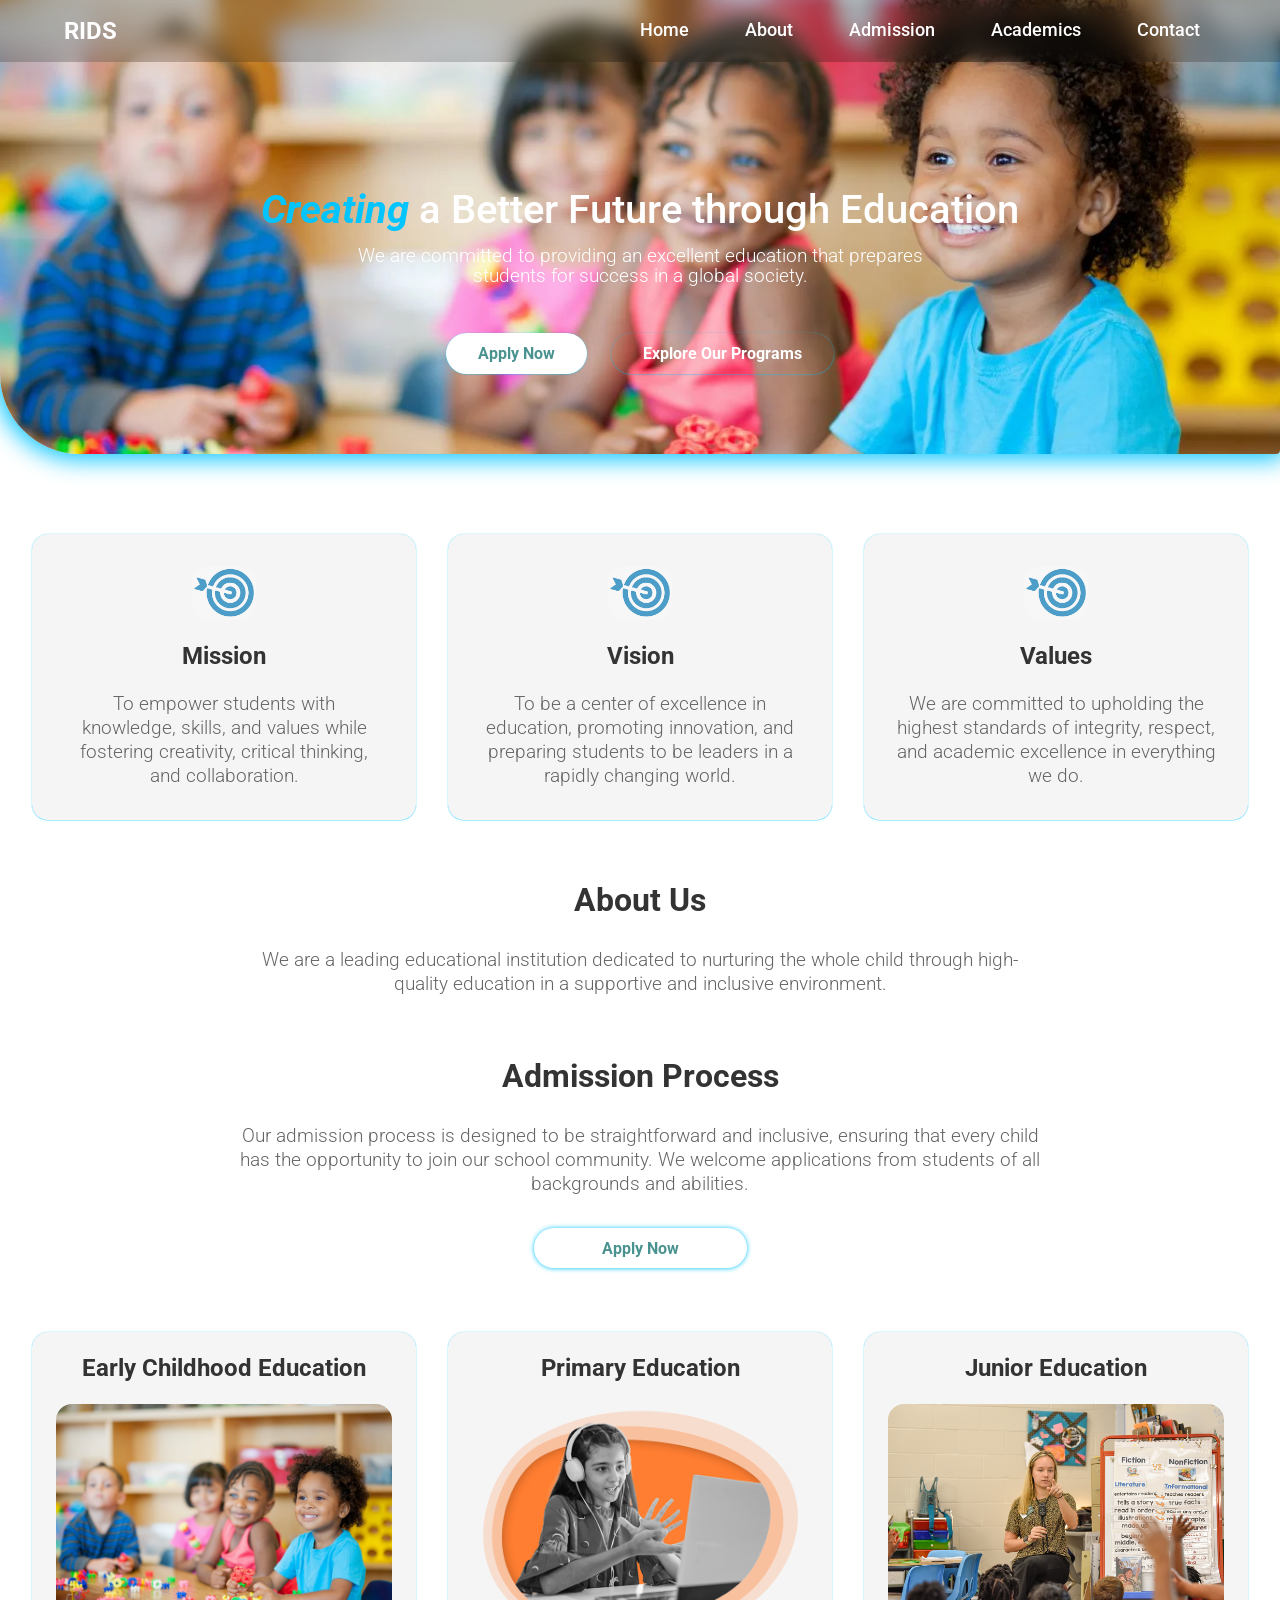
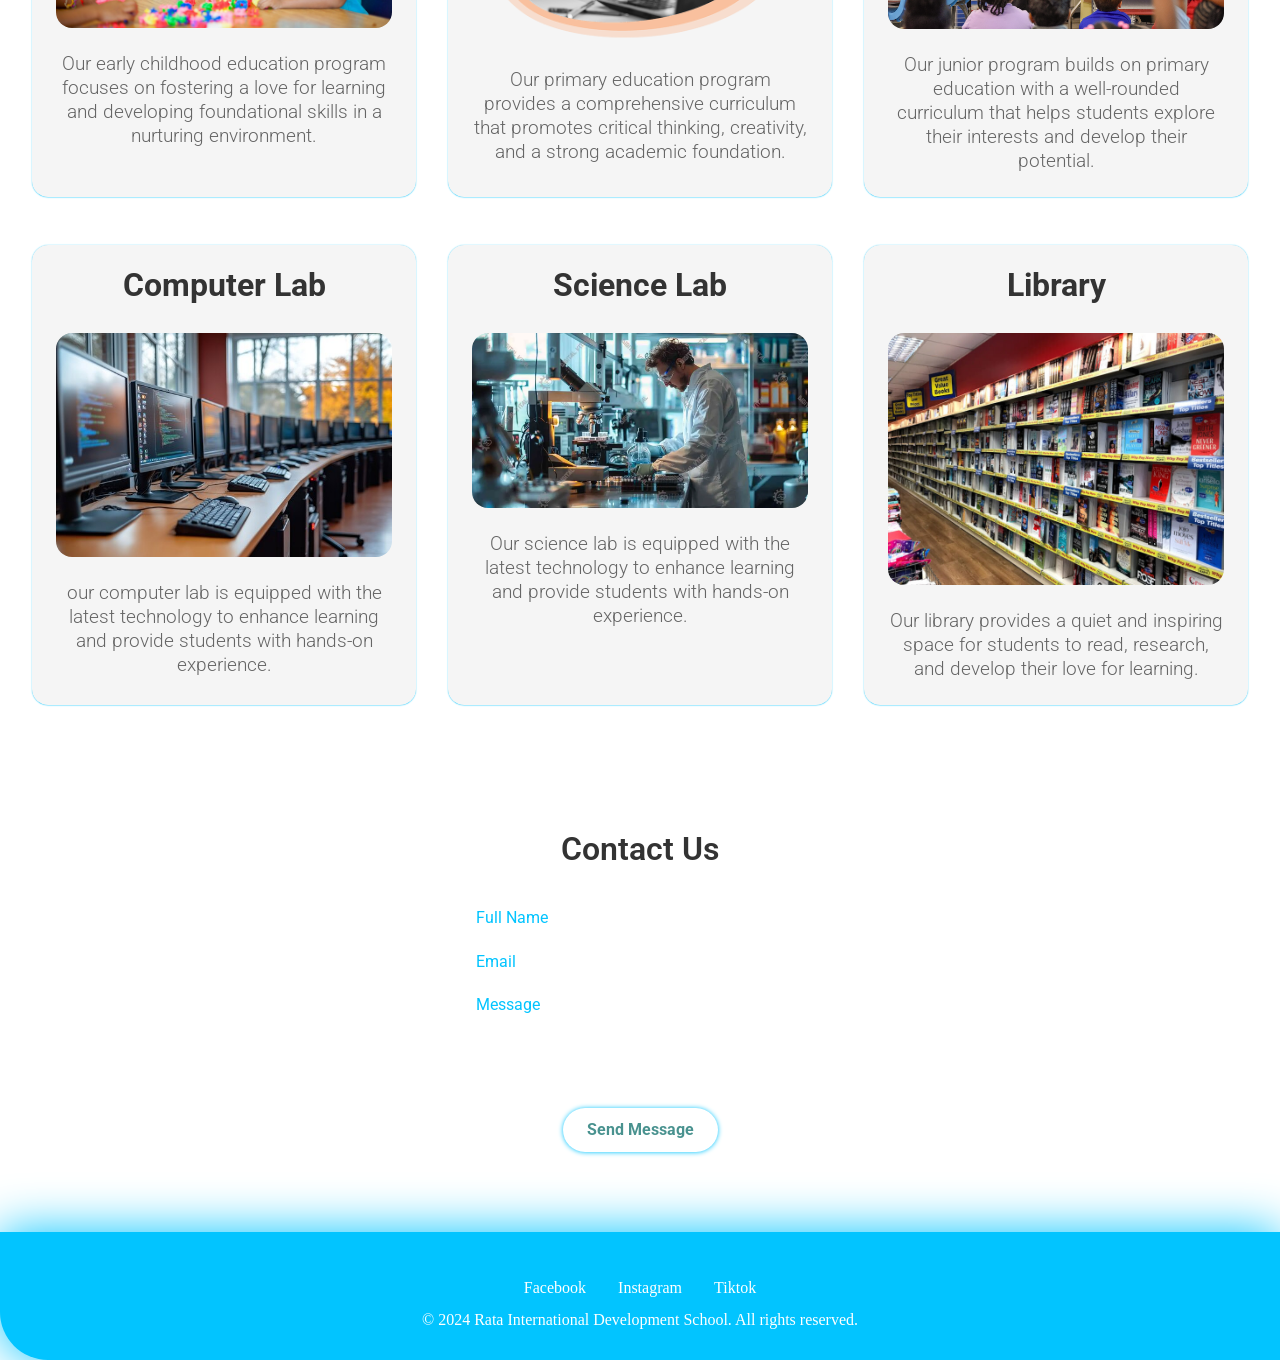
==== index.html @ c7b0d935 "Feature: added ece link to the page" ====
<!DOCTYPE html>
<html lang="en">

<head>
    <meta charset="UTF-8">
    <meta name="viewport" content="width=device-width, initial-scale=1.0">
    <title>Rata International Development School- Home</title>
    <link rel="preconnect" href="https://fonts.googleapis.com">
    <link rel="preconnect" href="https://fonts.gstatic.com" crossorigin>
    <link href="https://fonts.googleapis.com/css2?family=Roboto:ital,wght@0,100..900;1,100..900&display=swap"
        rel="stylesheet">
    <link rel="preconnect" href="https://fonts.googleapis.com">
    <link rel="preconnect" href="https://fonts.gstatic.com" crossorigin>
    <link
        href="https://fonts.googleapis.com/css2?family=Open+Sans:ital,wght@0,300..800;1,300..800&family=Roboto:ital,wght@0,100..900;1,100..900&display=swap"
        rel="stylesheet">
    <link rel="stylesheet" href="./app.css">
</head>

<body>
    <div class="container">

        <nav class="navbar">
            <div class="navbar-container">
                <a href="./index.html" class="navbar-logo">RIDS</a>
                <button class="navbar-toggle">
                    <span class="bar"></span>
                    <span class="bar"></span>
                    <span class="bar"></span>
                </button>
                <ul class="navbar-menu">
                    <li><a href="./index.html">Home</a></li>
                    <li><a href="#about_us">About</a></li>
                    <li><a href="#admission">Admission</a></li>
                    <li><a href="#programs">Academics</a></li>
                    <li><a href="#home_contact_us">Contact</a></li>
                </ul>
            </div>
        </nav>
        <main>
            <section class=" home_hero_content">
                <h1><span>Creating</span> a Better Future through Education</h1>
                <p>We are committed to providing an excellent education that prepares students for success in a global
                    society.</p>
                <div class="home_links">
                    <a href="#home_contact_us" class="apply_now">Apply Now</a>
                    <a href="#programs" class="explore_programs">Explore Our Programs</a>
                </div>
            </section>
    </div>


    <section class="cards">
        <div class="card">
            <img src="./images/cards_icon.png" alt="Card Image">
            <h3 class="feature_header">Mission</h3>
            <p>To empower students with knowledge, skills, and values while fostering creativity, critical
                thinking, and
                collaboration.</p>
        </div>
        <div class="card">
            <img src="./images/cards_icon.png" alt="Card Image">
            <h3 class="feature_header">Vision</h3>
            <p>To be a center of excellence in education, promoting innovation, and preparing students to be
                leaders in
                a rapidly changing world.</p>
        </div>
        <div class="card">
            <img src="./images/cards_icon.png" alt="Card Image">
            <h3 class="feature_header">Values</h3>
            <p>We are committed to upholding the highest standards of integrity, respect, and academic
                excellence in
                everything we do.</p>
        </div>
    </section>

    <section>
        <div id="about_us">
            <h2>About Us</h2>
            <p>We are a leading educational institution dedicated to nurturing the whole child through
                high-quality
                education in a supportive and inclusive environment.</p>
        </div>
    </section>

    <section>
        <div id="admission">
            <h3>Admission Process</h3>
            <p>Our admission process is designed to be straightforward and inclusive, ensuring that every child
                has the
                opportunity to join our school community. We welcome applications from students of all
                backgrounds and
                abilities.</p>
            <div class="apply_now_mid">
                <button class="btn_apply_now">
                    <a href="#home_contact_us">Apply Now</a>
                </button>
            </div>
        </div>
    </section>

    <!-- Programs Section -->

    <section>
        <div id="programs">
            <div class="program">
                <a href="./early_childhood.html">
                    <h4>Early Childhood Education</h4>
                    <img src="./images/early_childhood.jpg" alt="Early Childhood Education" loading="lazy">
                    <p>Our early childhood education program focuses on fostering a love for learning and developing
                        foundational skills in a nurturing environment.</p>
                </a>
            </div>
            <div class="program">
                <a href="#">
                    <h4>Primary Education</h4>
                    <img src="./images/child_learning.png" alt="Child Learning" loading="lazy">
                    <p>Our primary education program provides a comprehensive curriculum that promotes critical
                        thinking,
                        creativity, and a strong academic foundation.</p>
                </a>
            </div>
            <div class="program">
                <a href="#">
                    <h4>Junior Education</h4>
                    <img src="./images/mid_level.jpg" alt="Junior Students Learning" loading="lazy">
                    <p>Our junior program builds on primary education with a well-rounded curriculum that helps
                        students
                        explore their interests and develop their potential.</p>
                </a>
            </div>
        </div>
        </div>
    </section>

    <!-- Facilities Section -->

    <section>
        <div id="facilities">
            <div class="facility">
                <h4>Computer Lab</h4>
                <img src="./images/computer_lab.jpg" alt="Computer Lab" loading="lazy">
                <p>our computer lab is equipped with the latest technology to enhance learning and provide students with
                    hands-on experience.</p>
            </div>
            <div class="facility">
                <h4>Science Lab</h4>
                <img src="./images/science-lab.webp" alt="Science Lab" loading="lazy">
                <p>Our science lab is equipped with the latest technology to enhance learning and provide students with
                    hands-on experience.</p>
            </div>
            <div class="facility">
                <h4>Library</h4>
                <img src="./images/bookstation.jpeg" alt="Library" loading="lazy">
                <p>Our library provides a quiet and inspiring space for students to read, research, and develop their
                    love for learning.</p>
            </div>
        </div>
        </div>
    </section>

    <!-- Contact Us Section -->

    <section>
        <div id="home_contact_us">
            <form>
                <h2>Contact Us</h2>
                <div class="form-example">
                    <label for="full_name">
                        <input type="text" id="full_name" name="full_name" size="40" placeholder="Full Name" required>
                    </label>
                </div>
                <div class="form-example">
                    <label for="email">
                        <input type="email" id="email" name="email" size="40" placeholder="Email" required>
                    </label>
                </div>
                <div class="form-example">
                    <label for="message">
                        <input id="message" name="message" placeholder="Message" maxlength="500" size="40" required>
                    </label>
                </div>
                <div id="btn_mess_button">
                    <button type="submit">Send Message</button>
                </div>
            </form>
        </div>
    </section>

    <!-- Footer Section -->

    <footer>
        <div class="social_media">
            <ul>
                <li><a href="https://www.facebook.com/" target="_blank">Facebook</a></li>
                <li><a href="https://www.instagram.com/" target="_blank">Instagram</a></li>
                <li><a href="https://www.tiktok.com/" target="_blank">Tiktok</a></li>
            </ul>
        </div>
        <p>&copy; 2024 Rata International Development School. All rights reserved.</p>
    </footer>
    </main>
    <script src="index.js"></script>
</body>

</html>
---- app.css ----
html,
body,
div,
span,
applet,
object,
iframe,
h1,
h2,
h3,
h4,
h5,
h6,
p,
blockquote,
pre,
a,
abbr,
acronym,
address,
big,
cite,
code,
del,
dfn,
em,
img,
ins,
kbd,
q,
s,
samp,
small,
strike,
strong,
sub,
sup,
tt,
var,
b,
u,
i,
center,
dl,
dt,
dd,
ol,
ul,
li,
fieldset,
form,
label,
legend,
table,
caption,
tbody,
tfoot,
thead,
tr,
th,
td,
article,
aside,
canvas,
details,
embed,
figure,
figcaption,
footer,
header,
hgroup,
menu,
nav,
output,
ruby,
section,
summary,
time,
mark,
audio,
video {
  margin: 0;
  padding: 0;
  border: 0;
  font-size: 100%;
  font: inherit;
  vertical-align: baseline;
}
/* HTML5 display-role reset for older browsers */
article,
aside,
details,
figcaption,
figure,
footer,
header,
hgroup,
menu,
nav,
section {
  display: block;
}
body {
  line-height: 1;
}
ol,
ul {
  list-style: none;
}
blockquote,
q {
  quotes: none;
}
blockquote:before,
blockquote:after,
q:before,
q:after {
  content: "";
  content: none;
}
table {
  border-collapse: collapse;
  border-spacing: 0;
}

/* Project styling area */

html {
  box-sizing: border-box;
  max-width: 1600px;
  font-size: 16px;
}

body,
html {
  scroll-behavior: auto;
}

body {
  min-height: 100vh;
  width: 100%;
}

.container {
  background-image: url(./images/early_childhood.webp);
  background-position: center;
  background-size: cover;
  background-repeat: no-repeat;
  max-width: 100%;
  margin: 0 auto;
  border-bottom-left-radius: 5em;
  border-bottom-right-radius: 0.25em;
  padding-bottom: 5em;
  box-shadow: #02c4ff 0px 0px 25px 5px;
}

/* =========================
   NAVBAR — MOBILE FIRST
========================= */

.navbar {
  width: 100%;
  position: sticky;
  top: 0;
  z-index: 999;
  padding: 1rem 0;
  backdrop-filter: blur(10px);
  background: rgba(0, 0, 0, 0.2);
}

.navbar-container {
  width: min(90%, 1600px);
  margin: 0 auto;

  display: flex;
  justify-content: space-between;
  align-items: center;
}

/* Logo */

.navbar-logo {
  font-family: "Roboto", sans-serif;
  font-size: 1.5rem;
  font-weight: 700;
  color: #fff;
  text-decoration: none;
}

/* Hamburger Button */

.navbar-toggle {
  display: flex;
  flex-direction: column;
  justify-content: center;
  gap: 5px;

  background: transparent;
  border: none;
  outline: none;
  cursor: pointer;
}

/* Hamburger Bars */

.bar {
  width: 25px;
  height: 3px;
  background-color: #fff;
  border-radius: 10px;
  transition: all 0.3s ease-in-out;
}

/* Hamburger Animation */

.navbar-toggle.active .bar:nth-child(1) {
  transform: translateY(8px) rotate(45deg);
}

.navbar-toggle.active .bar:nth-child(2) {
  opacity: 0;
}

.navbar-toggle.active .bar:nth-child(3) {
  transform: translateY(-8px) rotate(-45deg);
}

/* Mobile Menu */

.navbar-menu {
  position: absolute;
  top: 100%;
  left: 0;
  width: 100%;
  display: none;
  flex-direction: column;
  align-items: center;
  gap: 1.5rem;
  padding: 2rem 0;
  background: rgba(77, 124, 155, 0.95);
  backdrop-filter: blur(10px);
  border-bottom-left-radius: 5rem;
  transition: all 0.3s ease-in-out;
}

/* Show Menu */

.navbar-menu.active {
  display: flex;
}

/* Nav Links */

.navbar-menu li a {
  font-family: "Roboto", sans-serif;
  text-decoration: none;
  color: #fff;
  font-size: 1.1rem;
  font-weight: 500;
  transition: all 0.7s ease-in-out;
}

/* .navbar-menu li a:hover {
  color: #02c4ff;
} */

/* Hero Section Begins Here */

.home_hero_content {
  display: flex;
  flex-direction: column;
  align-items: center;
  justify-content: center;
  gap: 1em;
  padding-top: 8rem;
  text-align: center;
}

.home_hero_content h1 {
  font-family: "Roboto", sans-serif;
  font-size: 2.5em;
  color: #fff;
  font-weight: 500;
}
.home_hero_content p {
  font-family: "Roboto", sans-serif;
  font-weight: 300;
  font-size: 1.2em;
  color: #fff;
  max-width: 600px;
}

span {
  font-family: "Roboto", sans-serif;
  font-weight: bold;
  font-style: italic;
  color: #02c4ff;
}

.home_links {
  display: flex;
  flex-direction: column;
  gap: 1.5em;
  margin-top: 2em;
}
.home_links a {
  font-family: "Roboto", sans-serif;
  padding: 0.8em 1.5em;
  color: #49928f;
  text-decoration: none;
  border-radius: 2em;
  border: none;
  outline: none;
  font-weight: bold;
  box-shadow: #02c4ff 0px 0.25px 1.25px;
  transition: background-color 0.3s ease-in-out;
}

/* Remove ugly mobile tap highlight */
a,
button {
  -webkit-tap-highlight-color: transparent;
}

/* While finger is pressing */
a:active,
button:active {
  transform: scale(0.97);
  opacity: 0.9;
}

/* Remove sticky focus */
a:focus,
button:focus {
  outline: none;
}

/* Accessibility for keyboard users */
a:focus-visible,
button:focus-visible {
  outline: 2px solid #02c4ff;
  outline-offset: 3px;
}

.apply_now {
  background-color: #fff;
}

/* .home_links a:hover {
  background-color: #e0e0e0;
  box-shadow: #02c4ff 0px 5px 25px 0.5px;
  transition: background-color 0.3s ease-in-out;
} */

.home_links .explore_programs {
  color: #fff;
  border: none;
  outline: none;
  transition: background-color #02c4ff 0.3s ease-in-out;
}

/* .home_links .explore_programs:hover {
  background-color: #49928f;
  color: #fff;
  box-shadow: #02c4ff 0px 5px 25px;
} */

.cards {
  display: flex;
  flex-direction: column;
  gap: 2em;
  padding: 2em;
  margin-top: 3em;
  text-align: center;
}

.card {
  background-color: #f5f5f5;
  padding: 2em;
  border-radius: 1em;
  box-shadow: #02c4ff 0px 0.25px 1.25px;
}

.cards h3 {
  font-family: "Roboto", sans-serif;
  font-weight: bold;
  font-size: 1.5em;
  color: #333;
  margin: 1em auto;
}

.cards p {
  font-family: "Roboto", sans-serif;
  font-weight: 300;
  font-size: 1.2em;
  color: #666;
  line-height: 1.25em;
  max-width: 100%;
}

.cards img {
  width: 10%;
  height: auto;
  border-radius: 1em;
}

/* About Us and Admission Styles Begins Here */

#about_us,
#admission {
  padding: 2em;
  max-width: 800px;
  margin: 0 auto;
}

#about_us h2,
#admission h3,
#home_contact_us h2 {
  font-family: "Roboto", sans-serif;
  font-weight: bold;
  font-size: 2em;
  color: #333;
  margin-bottom: 1em;
  text-align: center;
  max-width: 800px;
}

#about_us p,
#admission p {
  font-family: "Roboto", sans-serif;
  font-weight: 300;
  font-size: 1.2em;
  color: #666;
  line-height: 1.25em;
  text-align: center;
  max-width: 100%;
  margin: 0 auto;
}

.apply_now_mid {
  display: flex;
  justify-content: center;
  margin-top: 2em;
}

.apply_now_mid .btn_apply_now {
  font-family: "Roboto", sans-serif;
  padding: 0.8em 1.5em;
  color: #49928f;
  text-decoration: none;
  border-radius: 2em;
  border: none;
  outline: none;
  font-weight: bold;
  box-shadow: #02c4ff 0px 0.25px 5px;
  background-color: #fff;
  transition: background-color 0.3s ease-in-out;
}

.apply_now_mid .btn_apply_now a {
  color: #49928f;
  text-decoration: none;
  font-size: 1.2em;
  padding: 2em 3em;
}

/* .apply_now_mid .btn_apply_now:hover {
  background-color: #e0e0e0;
  color: #333;
} */

/* About Us and Admission Styles Ends Here */

/* Programs style Begins Here */

#programs {
  padding: 2em;
  max-width: 100%;
  margin: 0 auto;
  display: flex;
  flex-direction: column;
  justify-content: center;
  gap: 2em;
}

#programs h3 {
  font-family: "Roboto", sans-serif;
  font-weight: bold;
  font-size: 2em;
  color: #333;
  margin-bottom: 1em;
  text-align: center;
}

#programs a {
  text-decoration: none;
}

.program {
  background-color: #f5f5f5;
  padding: 1.5em;
  border-radius: 1em;
  box-shadow: #02c4ff 0px 0.25px 1.25px;
}
.program h4 {
  font-family: "Roboto", sans-serif;
  font-weight: bold;
  font-size: 1.5em;
  color: #333;
  margin-bottom: 1em;
  text-align: center;
}

.program p {
  font-family: "Roboto", sans-serif;
  font-weight: 300;
  font-size: 1.2em;
  color: #666;
  line-height: 1.25em;
  text-align: center;
  max-width: 100%;
  margin: 0 auto;
  padding-top: 1.25em;
}

#programs .program img {
  width: 100%;
  height: auto;
  display: block;
  margin: 0 auto;
  border-radius: 1em;
}

/* Programs style Ends Here */

/* Facilities style begins Here */

#facilities {
  padding: 1em 2em;
  max-width: 100%;
  margin: 0 auto;
  display: flex;
  flex-direction: column;
  justify-content: center;
  gap: 2em;
}

#facilities h4 {
  font-family: "Roboto", sans-serif;
  font-weight: bold;
  font-size: 2em;
  color: #333;
  margin-bottom: 1em;
  text-align: center;
}

.facility {
  background-color: #f5f5f5;
  padding: 1.5em;
  border-radius: 1em;
  box-shadow: #02c4ff 0px 0.25px 1.25px;
  margin-bottom: 2em;
}
.facility h4 {
  font-family: "Roboto", sans-serif;
  font-weight: bold;
  font-size: 1.5em;
  color: #333;
  margin-bottom: 1em;
  text-align: center;
}

.facility p {
  font-family: "Roboto", sans-serif;
  font-weight: 300;
  font-size: 1.2em;
  color: #666;
  line-height: 1.25em;
  text-align: center;
  max-width: 100%;
  margin: 0 auto;
  padding-top: 1.25em;
}

#facilities .facility img {
  width: 100%;
  height: auto;
  display: block;
  margin: 0 auto;
  border-radius: 1em;
  background-color: #f5f5f5;
}

/* Facilities style Ends Here */

/* Contact Us Styles Begins Here */

#home_contact_us {
  text-align: center;
  margin: 5em auto;
}

#home_contact_us h2 {
  font-family: "Roboto", sans-serif;
  font-weight: 600;
  max-width: 50%;
  margin: 1em auto;
}

input {
  margin: 1em auto;
  border: none;
  outline: tomato;
}

input:focus {
  border-bottom: 1px solid black;
  outline: none;
}

input::placeholder {
  color: #02c4ff;
  font-family: "Roboto", sans-serif;
  font-size: 1rem;
}

/* form button:hover {
  background-color: #e0e0e0;
} */

#home_contact_us button {
  color: #49928f;
  font-family: "Roboto", sans-serif;
}

#home_contact_us button {
  font-family: "Roboto", sans-serif;
  font-size: 1em;
  padding: 0.8em 1.5em;
  color: #49928f;
  text-decoration: none;
  border-radius: 2em;
  border: none;
  outline: none;
  margin-top: 5em;
  font-weight: bold;
  box-shadow: #02c4ff 0px 0.25px 5px;
  background-color: #fff;
  transition: background-color 0.3s ease-in-out;
}

/* #home_contact_us button:hover {
  background-color: #e0e0e0;
  color: #333;
  cursor: pointer;
} */

form label {
  border-bottom: 1.5px solid black;
}

/* Contact Us Styles Ends Here */

footer {
  display: flex;
  flex-direction: column;
  text-align: center;
  padding: 2em;
  background-color: #02c4ff;
  border-bottom-left-radius: 3em;
  box-shadow: #02c4ff 0px 0px 50px 0px;
}

footer a,
footer p {
  text-decoration: none;
  color: white;
}

footer ul li {
  margin: 1em;
  display: flex;
  flex-direction: column;
}

/* EARLY CHILDHOOD EDUCATION STYLING  */

main .ece_hero {
  background-image: url(./images/ece_background.jpg);
  background-position: center;
  background-repeat: no-repeat;
  background-size: cover;
  background-position: center;
  display: flex;
  flex-direction: column;
}

main .learning_section {
  background-image: url(./images/ece_bg.jpg);
  background-position: center;
  background-repeat: no-repeat;
  background-size: cover;
  background-attachment: fixed;
  border-radius: 1em;
}

.ece_hero .ece {
  color: #fff;
  font-family: "Roboto", sans-serif;
  margin-bottom: 0.5em;
  font-size: 0.75em;
}

.ece_hero_content {
  margin-top: 5em;
  display: flex;
  flex-direction: column;
  justify-content: center;
  align-items: center;
  max-width: 100%;
  padding-bottom: 5em;
}

.ece_hero h1 {
  font-family: "Roboto", sans-serif;
  font-size: 2.5em;
  font-weight: 500;
  color: #fff;
  margin: 0 auto;
  max-width: 100%;
  text-align: center;
  padding: 0.25em;
}

.ece_hero_content p {
  font-size: 1em;
  font-family: "Roboto", sans-serif;
  font-weight: 300;
  color: #333;
  max-width: 610px;
  text-align: center;
  margin: 1em;
  line-height: 1.25em;
}

.ece_hero_content a {
  font-family: "Roboto", sans-serif;
  text-decoration: none;
  padding: 0.8em 2.5em;
  margin-top: 1em;
  color: #02c4ff;
  margin-top: 2.5em;
  letter-spacing: 0.5px;
  font-weight: 300;
  background-color: #fff;
}

.ece_btn {
  border: 1px solid #02c4ff;
  outline: none;
  padding: 1em 2em;
  border-radius: 2em;
}

.learning_section {
  display: flex;
  flex-direction: column;
  gap: 2em;
  padding: 2em;
  margin-top: 3em;
  text-align: center;
  font-family: "Roboto", sans-serif;
}

.learning_card {
  display: flex;
  justify-content: center;
  flex-direction: column;
  align-items: center;
  background-color: #f5f5f5;
  font-family: "Roboto", sans-serif;
  padding: 2em;
  margin-top: 2em;
  border-radius: 1em;
  box-shadow: #02c4ff 0px 0.25px 1.25px;
}

.learning_section h3 {
  font-family: "Roboto", sans-serif;
  font-weight: bold;
  font-size: 1.5em;
  color: #333;
  margin: 1em auto;
}
.learning_section h2 {
  font-family: "Roboto", sans-serif;
  font-weight: bold;
  font-size: 1.5em;
  color: #333;
  margin: 1em auto;
}

.learning_section p {
  font-family: "Roboto", sans-serif;
  font-weight: 300;
  font-size: 1.2em;
  color: #333;
  line-height: 1.25em;
  max-width: 100%;
}

.learning_section img {
  width: 10%;
  height: auto;
  border-radius: 1em;
}

.activities_section {
  display: flex;
  flex-direction: column;
  justify-content: center;
  align-items: center;
}

.activities_heading {
  text-align: center;
}

.activities_heading h2 {
  font-size: 1.5em;
  font-weight: bold;
  font-family: "Roboto", sans-serif;
  max-width: 100%;
  color: #333;
  margin: 1em auto;
  padding: 0.8em;
}

.activities_heading p {
  font-family: "Roboto", sans-serif;
  padding: 0.8em;
  font-weight: 300;
  font-size: 1.2em;
  color: #333;
  line-height: 1.2;
}

.activities_section .activity {
  text-align: center;
  padding: 2em;
  margin: 0 auto;
}

.activity_image img {
  width: 100%;
  height: auto;
  max-width: 100%;
  margin: 0 auto;
  border-radius: 0.3em;
}

.activity_content {
  font-family: "Roboto", sans-serif;
  font-size: 1.2em;
  font-weight: 300;
  margin-top: 2em;
}

.activity_content h3 {
  font-family: "Roboto", sans-serif;
  font-size: 1.2em;
  font-weight: bold;
  margin-bottom: 1em;
  color: #333;
}

.activity_content p {
}

/* /////// Tablet Display ////// */

@media (min-width: 768px) {
  html {
    font-style: 20px;
  }
  .navbar {
    padding: 1.2rem 0;
  }

  .navbar-toggle {
    display: none;
  }

  .navbar-menu {
    position: static;
    width: auto;
    display: flex;
    flex-direction: row;
    align-items: center;
    gap: 1.5rem;
    padding: 0;
    background: transparent;
    backdrop-filter: none;
  }

  .navbar-menu li a {
    padding: 0.5rem 1rem;
    border-radius: 2rem;
    transition: all 0.3s ease-in-out;
  }

  /* .navbar-menu li a:hover {
    background-color: rgba(255, 255, 255, 0.15);
    color: #02c4ff;
  } */
  /* Navbar Style Ends Here */

  .home_links {
    flex-direction: row;
    max-width: 100%;
  }

  .home_links a {
    padding: 0.8em 2em;
    margin: 0 auto;
  }
  .cards {
    flex-direction: row;
    gap: 2em;
    max-width: 100%;
  }

  .cards h3,
  .cards p {
    text-align: center;
  }

  .cards img {
    width: 20%;
    height: auto;
    display: block;
    margin: 0 auto;
  }
  .cards .card {
    flex: 1;
  }

  #programs {
    flex-direction: row;
    gap: 2em;
    max-width: 100%;
  }
  #facilities {
    flex-direction: row;
    gap: 2em;
    max-width: 100%;
  }

  #facilities .facility,
  #programs .program,
  #home_contact_us form {
    flex: 1;
  }

  #home_contact_us h2 {
    margin: 1em auto;
  }

  footer ul {
    flex-direction: row;
  }

  .social_media ul {
    display: flex;
    flex-direction: row;
    justify-content: center;
  }

  .ece_hero_content a {
    padding: 0.8em 5em;
  }

  .activity {
    border-top: 1px solid black;
    display: flex;
    flex-direction: row;
    justify-content: center;
    align-items: center;
    gap: 1.5em;
    padding: 1em !important;
  }

  .learning_cards {
    display: flex;
    flex-direction: row;
    gap: 2em;
  }

  .activity_content p {
    max-width: 600px;
  }

  .reverse {
    flex-direction: row-reverse;
  }
}

/* =========================
   HOVER EFFECTS
   Desktop / Hover Devices Only
========================= */

@media (hover: hover) {
  .navbar-menu li a:hover {
    background-color: rgba(255, 255, 255, 0.15);
    color: #02c4ff;
  }

  .home_links a:hover {
    background-color: #e0e0e0;
    box-shadow: #02c4ff 0px 5px 25px 0.5px;
  }

  .home_links .explore_programs:hover {
    background-color: #49928f;
    color: #fff;
    box-shadow: #02c4ff 0px 5px 25px;
  }

  .apply_now_mid .btn_apply_now:hover {
    background-color: #e0e0e0;
    color: #333;
  }

  #home_contact_us button:hover {
    background-color: #e0e0e0;
    color: #333;
    cursor: pointer;
  }
}
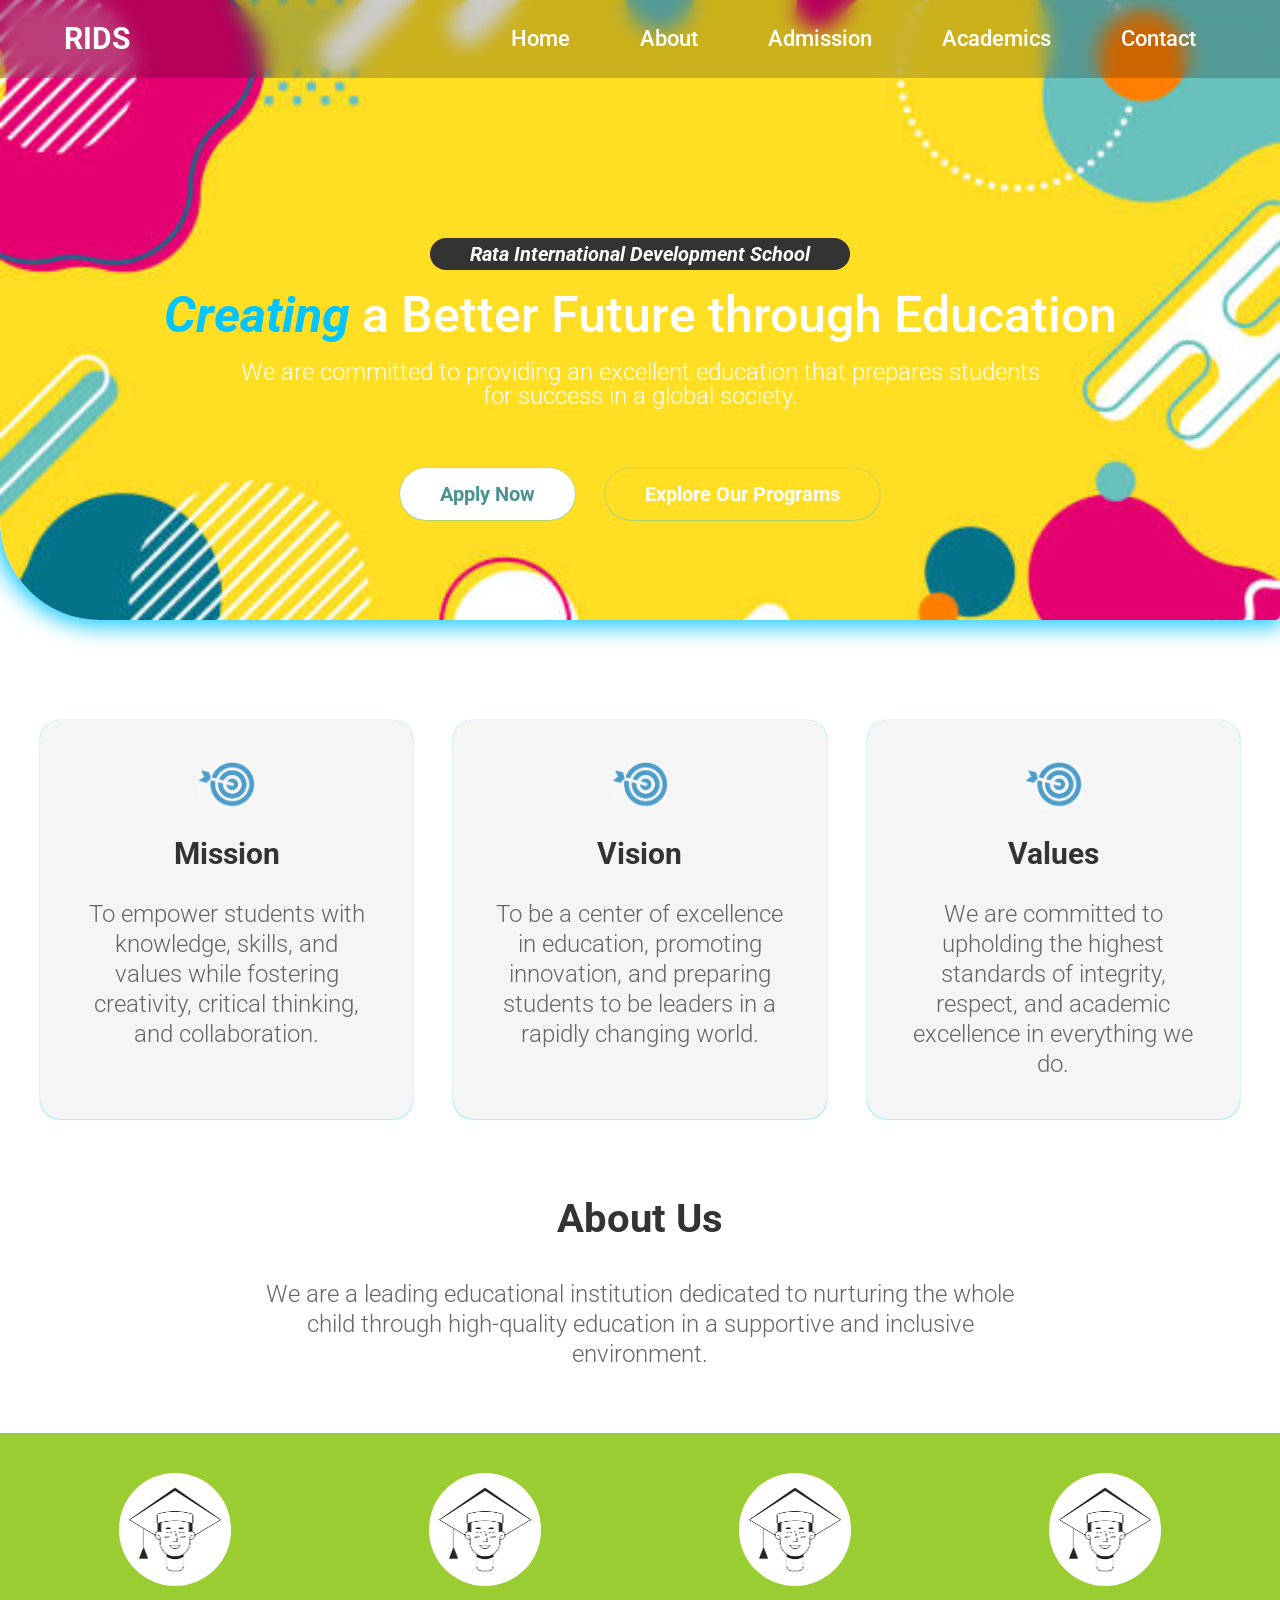
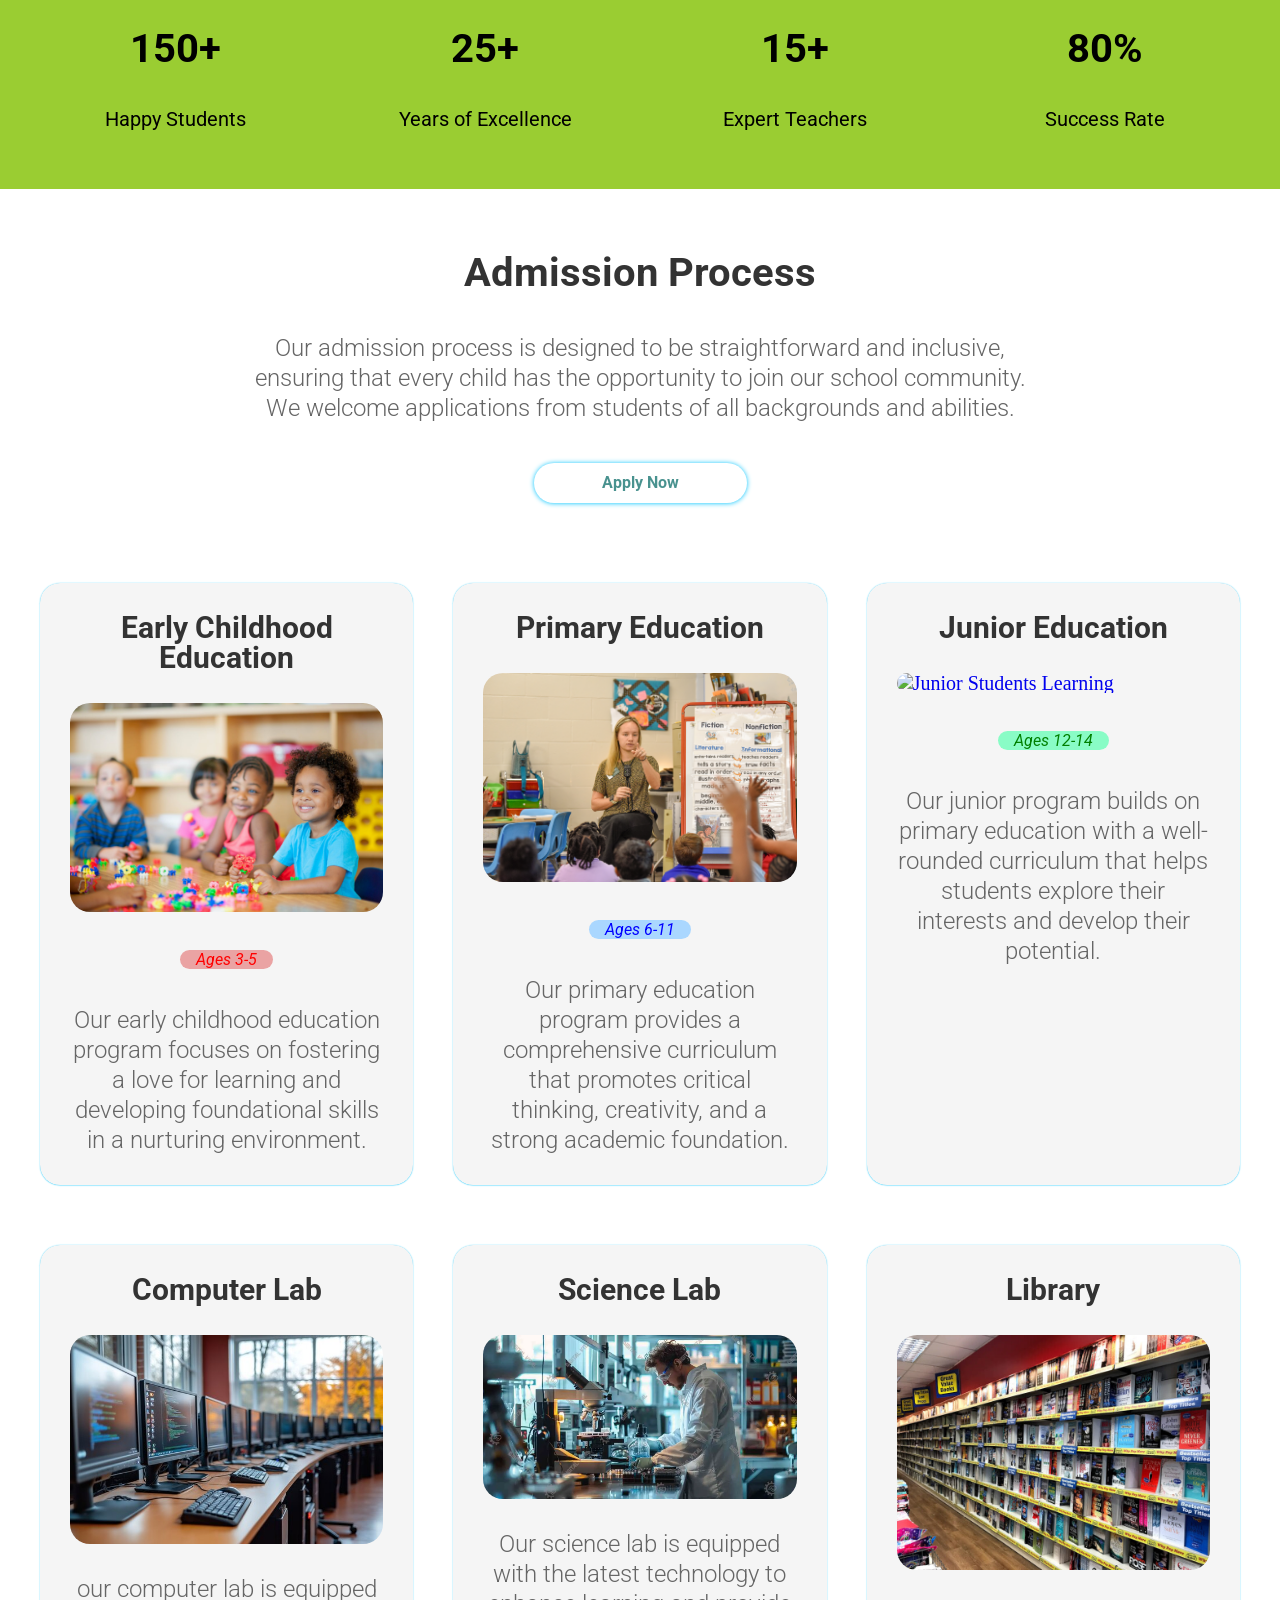
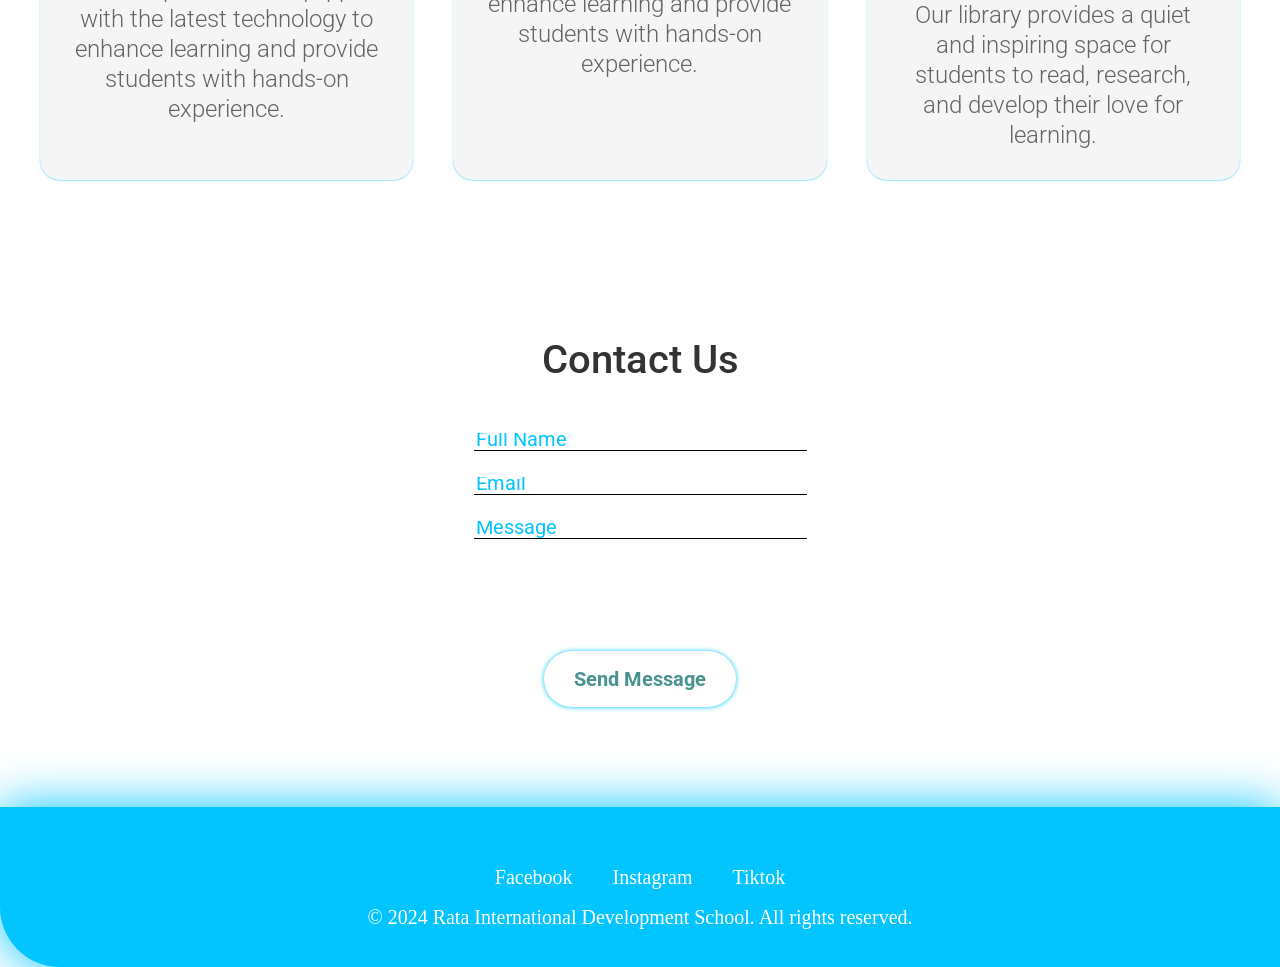
==== commit ad0bafa9: "Feature: more responsiveness and modern designs added to home page" ====
--- a/index.html
+++ b/index.html
@@ -39,6 +39,7 @@
         </nav>
         <main>
             <section class=" home_hero_content">
+                <span class="rata-int">Rata International Development School</span>
                 <h1><span>Creating</span> a Better Future through Education</h1>
                 <p>We are committed to providing an excellent education that prepares students for success in a global
                     society.</p>
@@ -74,12 +75,39 @@
         </div>
     </section>
 
+
+
     <section>
         <div id="about_us">
             <h2>About Us</h2>
             <p>We are a leading educational institution dedicated to nurturing the whole child through
                 high-quality
                 education in a supportive and inclusive environment.</p>
+        </div>
+    </section>
+
+    <section>
+        <div id="management_content">
+            <div id="management">
+                <img src="./images/happy-student.png" alt="total number of students">
+                <h3>150+</h3>
+                <p>Happy Students</p>
+            </div>
+            <div id="management">
+                <img src="./images/happy-student.png" alt="total number of students">
+                <h3>25+</h3>
+                <p>Years of Excellence</p>
+            </div>
+            <div id="management">
+                <img src="./images/happy-student.png" alt="total number of students">
+                <h3>15+</h3>
+                <p>Expert Teachers</p>
+            </div>
+            <div id="management">
+                <img src="./images/happy-student.png" alt="total number of students">
+                <h3>80%</h3>
+                <p>Success Rate</p>
+            </div>
         </div>
     </section>
 
@@ -99,6 +127,7 @@
         </div>
     </section>
 
+
     <!-- Programs Section -->
 
     <section>
@@ -107,6 +136,7 @@
                 <a href="./early_childhood.html">
                     <h4>Early Childhood Education</h4>
                     <img src="./images/early_childhood.jpg" alt="Early Childhood Education" loading="lazy">
+                    <p class="ages earlychild-ages"><span>Ages 3-5</span></p>
                     <p>Our early childhood education program focuses on fostering a love for learning and developing
                         foundational skills in a nurturing environment.</p>
                 </a>
@@ -114,7 +144,8 @@
             <div class="program">
                 <a href="#">
                     <h4>Primary Education</h4>
-                    <img src="./images/child_learning.png" alt="Child Learning" loading="lazy">
+                    <img src="./images/mid_level.jpg" alt="Child Learning" loading="lazy">
+                    <p class="ages primary-age"><span>Ages 6-11</span></p>
                     <p>Our primary education program provides a comprehensive curriculum that promotes critical
                         thinking,
                         creativity, and a strong academic foundation.</p>
@@ -123,7 +154,9 @@
             <div class="program">
                 <a href="#">
                     <h4>Junior Education</h4>
-                    <img src="./images/mid_level.jpg" alt="Junior Students Learning" loading="lazy">
+                    <img src="./images/teenagers-watching-some-videos.jpg" alt="Junior Students Learning"
+                        loading="lazy">
+                    <p class="ages junior-age"><span>Ages 12-14</span></p>
                     <p>Our junior program builds on primary education with a well-rounded curriculum that helps
                         students
                         explore their interests and develop their potential.</p>
--- a/app.css
+++ b/app.css
@@ -142,7 +142,7 @@
 }
 
 .container {
-  background-image: url(./images/early_childhood.webp);
+  background-image: url(./images/ece_background.jpg);
   background-position: center;
   background-size: cover;
   background-repeat: no-repeat;
@@ -278,7 +278,7 @@
 
 .home_hero_content h1 {
   font-family: "Roboto", sans-serif;
-  font-size: 2.5em;
+  font-size: 2.5rem;
   color: #fff;
   font-weight: 500;
 }
@@ -288,6 +288,14 @@
   font-size: 1.2em;
   color: #fff;
   max-width: 600px;
+}
+
+.home_hero_content .rata-int:nth-of-type(1) {
+  color: white;
+  border-radius: 2em;
+  border: 1 solid gray;
+  background-color: #333;
+  padding: 0.3em 2em;
 }
 
 span {
@@ -437,6 +445,39 @@
   margin: 0 auto;
 }
 
+#management_content {
+  font-family: "Roboto", sans-serif;
+  font-weight: bold;
+  background-color: yellowgreen;
+  display: flex;
+  justify-content: center;
+  align-items: center;
+  flex-direction: column;
+  margin: 1.2em 0;
+  padding: 1em;
+}
+
+#management {
+  text-align: center;
+  margin: 1em auto;
+}
+
+#management h3 {
+  margin: 1em auto;
+  font-size: 2em;
+}
+
+#management img {
+  max-width: 50%;
+  border-radius: 50%;
+}
+
+#management p {
+  font-size: 1em;
+  font-weight: 400;
+  margin-bottom: 1em;
+}
+
 .apply_now_mid {
   display: flex;
   justify-content: center;
@@ -505,7 +546,7 @@
 .program h4 {
   font-family: "Roboto", sans-serif;
   font-weight: bold;
-  font-size: 1.5em;
+  font-size: 1.5rem;
   color: #333;
   margin-bottom: 1em;
   text-align: center;
@@ -531,6 +572,28 @@
   border-radius: 1em;
 }
 
+#programs span {
+  margin: 0 auto;
+  text-align: center;
+  font-size: 16px;
+  border: 0.25 solid black;
+  border-radius: 1rem;
+  padding: 0 1em;
+  font-weight: 400;
+}
+
+#programs .program:nth-of-type(1) span {
+  background-color: rgb(234, 163, 163);
+  color: red;
+}
+#programs .program:nth-of-type(2) span {
+  background-color: rgb(170, 215, 255);
+  color: blue;
+}
+#programs .program:nth-of-type(3) span {
+  background-color: rgb(137, 252, 198);
+  color: green;
+}
 /* Programs style Ends Here */
 
 /* Facilities style begins Here */
@@ -545,7 +608,7 @@
   gap: 2em;
 }
 
-#facilities h4 {
+#facility h4 {
   font-family: "Roboto", sans-serif;
   font-weight: bold;
   font-size: 2em;
@@ -602,7 +665,7 @@
 
 #home_contact_us h2 {
   font-family: "Roboto", sans-serif;
-  font-weight: 600;
+  font-weight: 500;
   max-width: 50%;
   margin: 1em auto;
 }
@@ -686,7 +749,7 @@
 /* EARLY CHILDHOOD EDUCATION STYLING  */
 
 main .ece_hero {
-  background-image: url(./images/ece_background.jpg);
+  background-image: url(./images/blur-bg.webp);
   background-position: center;
   background-repeat: no-repeat;
   background-size: cover;
@@ -695,20 +758,15 @@
   flex-direction: column;
 }
 
-main .learning_section {
-  background-image: url(./images/ece_bg.jpg);
-  background-position: center;
-  background-repeat: no-repeat;
-  background-size: cover;
-  background-attachment: fixed;
-  border-radius: 1em;
-}
-
 .ece_hero .ece {
   color: #fff;
   font-family: "Roboto", sans-serif;
   margin-bottom: 0.5em;
   font-size: 0.75em;
+  border: 1 solid black;
+  border-radius: 2em;
+  padding: 0.5em 1em;
+  background-color: rgb(130, 124, 124);
 }
 
 .ece_hero_content {
@@ -785,6 +843,15 @@
   box-shadow: #02c4ff 0px 0.25px 1.25px;
 }
 
+.learning_cards {
+  max-width: 100%;
+  /* display: flex;
+  justify-content: center;
+  flex-direction: row;
+  align-items: center; */
+  margin: 0 auto;
+}
+
 .learning_section h3 {
   font-family: "Roboto", sans-serif;
   font-weight: bold;
@@ -874,15 +941,13 @@
   color: #333;
 }
 
-.activity_content p {
-}
-
 /* /////// Tablet Display ////// */
 
 @media (min-width: 768px) {
   html {
-    font-style: 20px;
-  }
+    font-size: 16px;
+  }
+
   .navbar {
     padding: 1.2rem 0;
   }
@@ -909,6 +974,14 @@
     transition: all 0.3s ease-in-out;
   }
 
+  .home_hero_content h1 {
+    max-width: 750px;
+  }
+
+  .home_hero_content p {
+    max-width: 500px;
+  }
+
   /* .navbar-menu li a:hover {
     background-color: rgba(255, 255, 255, 0.15);
     color: #02c4ff;
@@ -945,6 +1018,10 @@
     flex: 1;
   }
 
+  #management_content {
+    flex-direction: row;
+  }
+
   #programs {
     flex-direction: row;
     gap: 2em;
@@ -1005,6 +1082,120 @@
   }
 }
 
+/* //////// Desktop Display \\\\\\\\\ */
+
+@media (min-width: 1024px) {
+  html {
+    font-size: 20px;
+  }
+
+  .home_hero_content h1 {
+    max-width: 1600px;
+  }
+  .home_hero_content p {
+    max-width: 800px;
+  }
+
+  /* .navbar-menu li a:hover {
+    background-color: rgba(255, 255, 255, 0.15);
+    color: #02c4ff;
+  } */
+  /* Navbar Style Ends Here */
+
+  .home_links {
+    flex-direction: row;
+    max-width: 100%;
+  }
+
+  .home_links a {
+    padding: 0.8em 2em;
+    margin: 0 auto;
+  }
+  .cards {
+    flex-direction: row;
+    gap: 2em;
+    max-width: 100%;
+  }
+
+  .cards h3,
+  .cards p {
+    text-align: center;
+  }
+
+  .cards img {
+    width: 20%;
+    height: auto;
+    display: block;
+    margin: 0 auto;
+  }
+  .cards .card {
+    flex: 1;
+  }
+
+  #management_content {
+    flex-direction: row;
+  }
+
+  #programs {
+    flex-direction: row;
+    gap: 2em;
+    max-width: 100%;
+  }
+  #facilities {
+    flex-direction: row;
+    gap: 2em;
+    max-width: 100%;
+  }
+
+  #facilities .facility,
+  #programs .program,
+  #home_contact_us form {
+    flex: 1;
+  }
+
+  #home_contact_us h2 {
+    margin: 1em auto;
+  }
+
+  footer ul {
+    flex-direction: row;
+  }
+
+  .social_media ul {
+    display: flex;
+    flex-direction: row;
+    justify-content: center;
+  }
+
+  .ece_hero_content a {
+    padding: 0.8em 5em;
+  }
+
+  .activity {
+    border-top: 1px solid black;
+    display: flex;
+    flex-direction: row;
+    justify-content: center;
+    align-items: center;
+    gap: 1.5em;
+    padding: 1em !important;
+  }
+
+  .learning_cards {
+    display: flex;
+    flex-direction: row;
+    gap: 2em;
+  }
+
+  .activity_content p {
+    max-width: 600px;
+  }
+
+  .reverse {
+    flex-direction: row-reverse;
+  }
+}
+
 /* =========================
    HOVER EFFECTS
    Desktop / Hover Devices Only
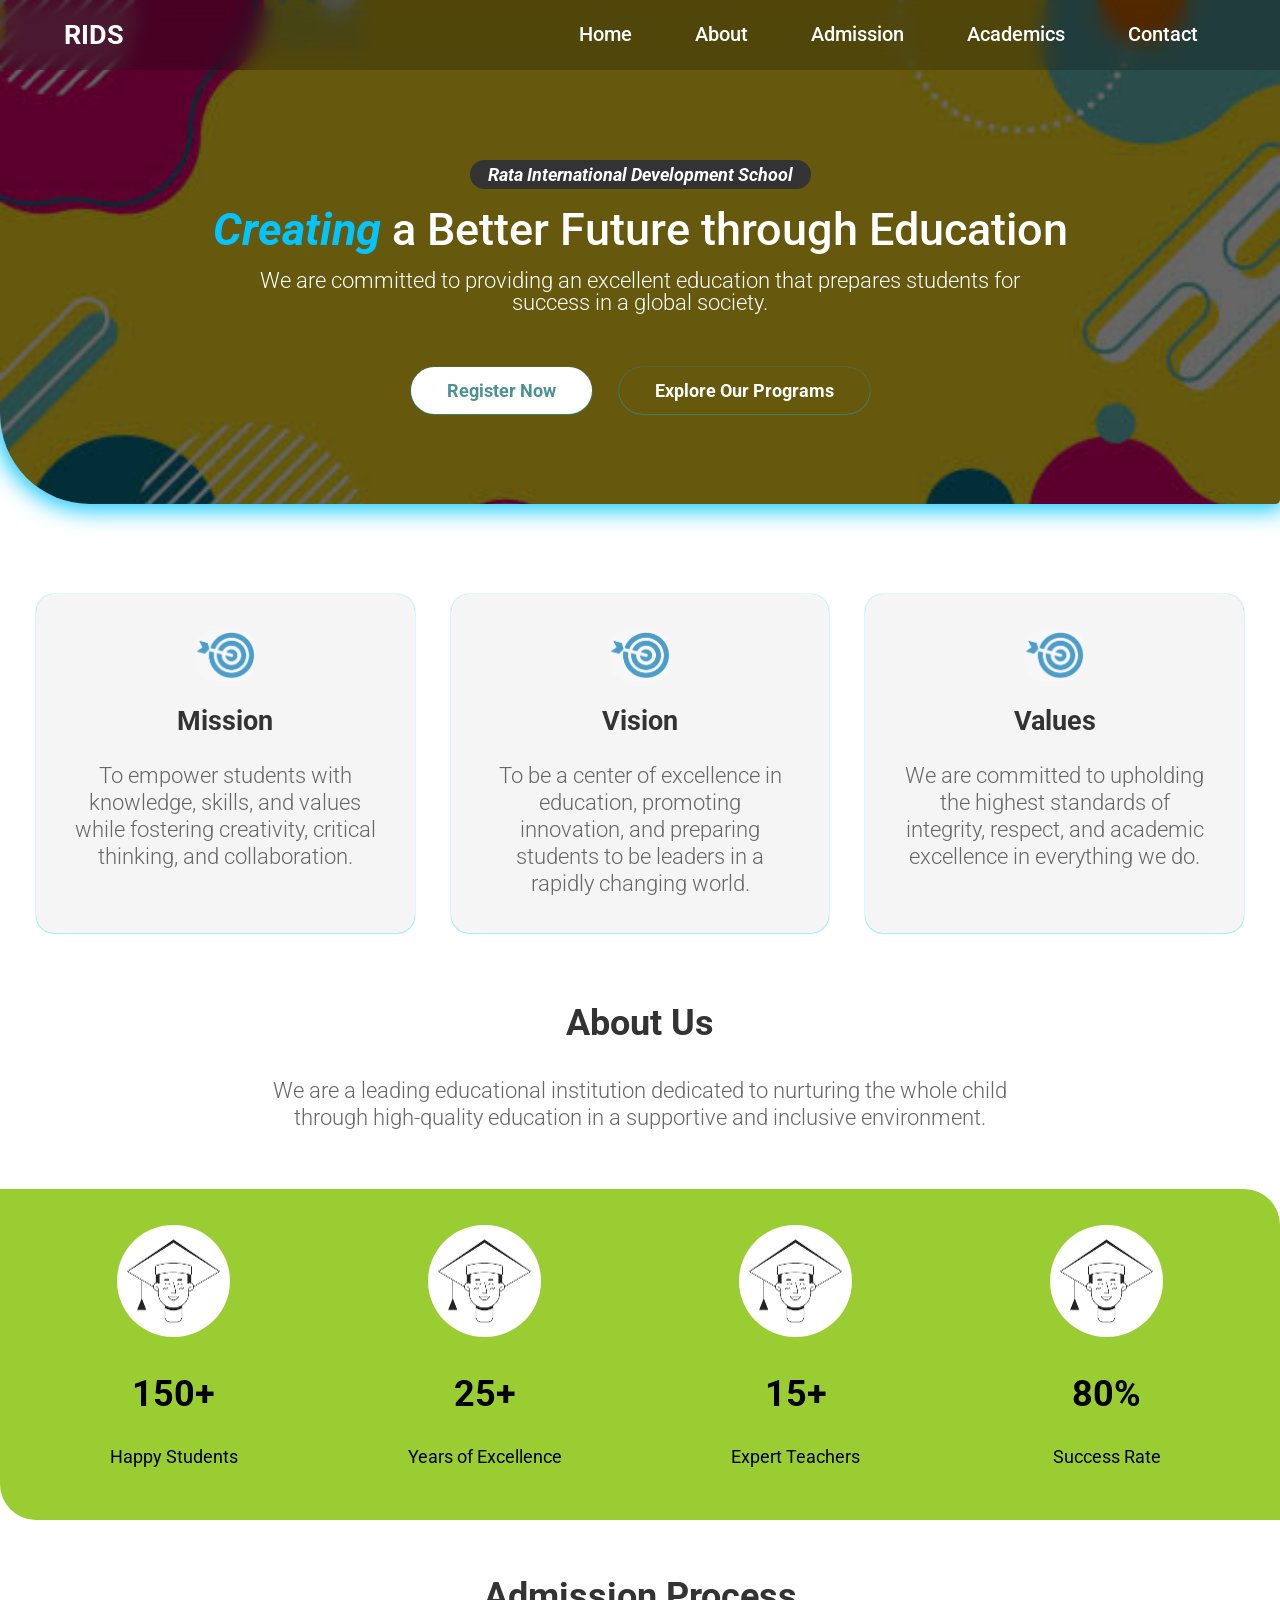
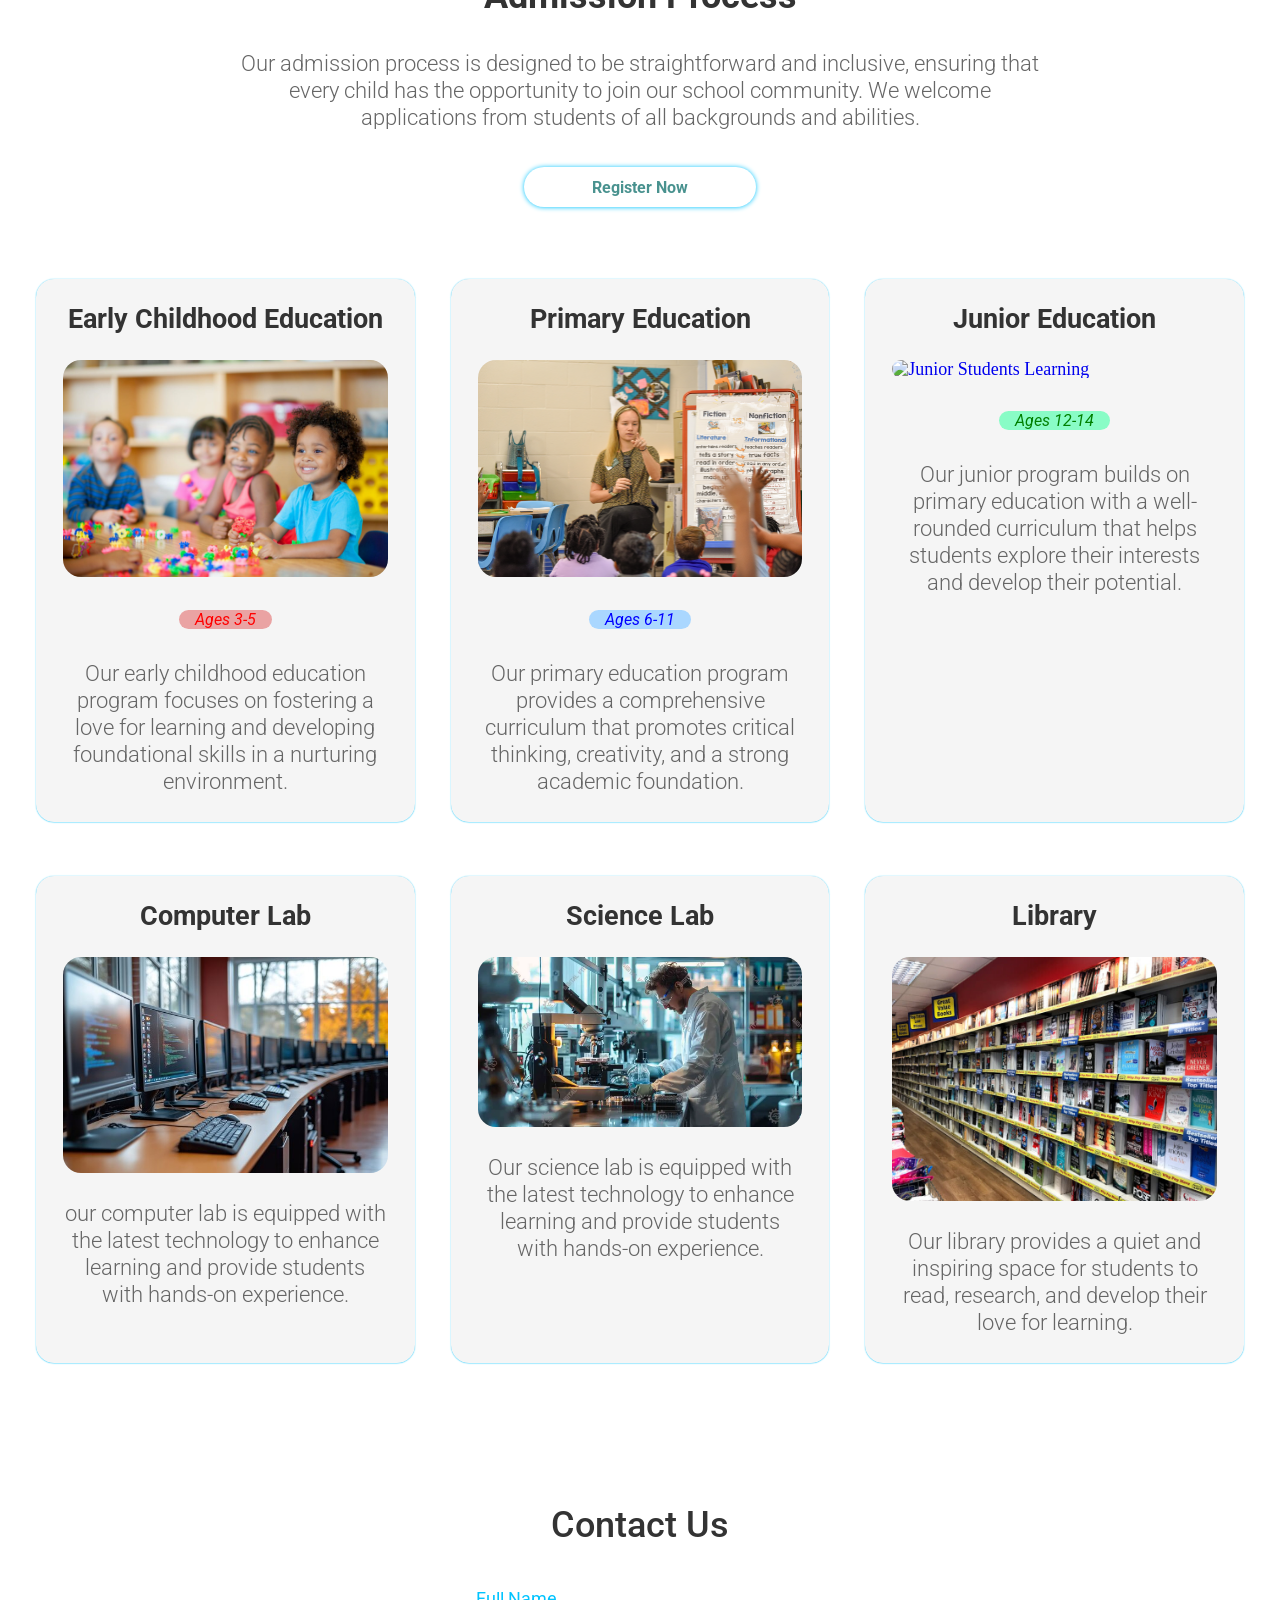
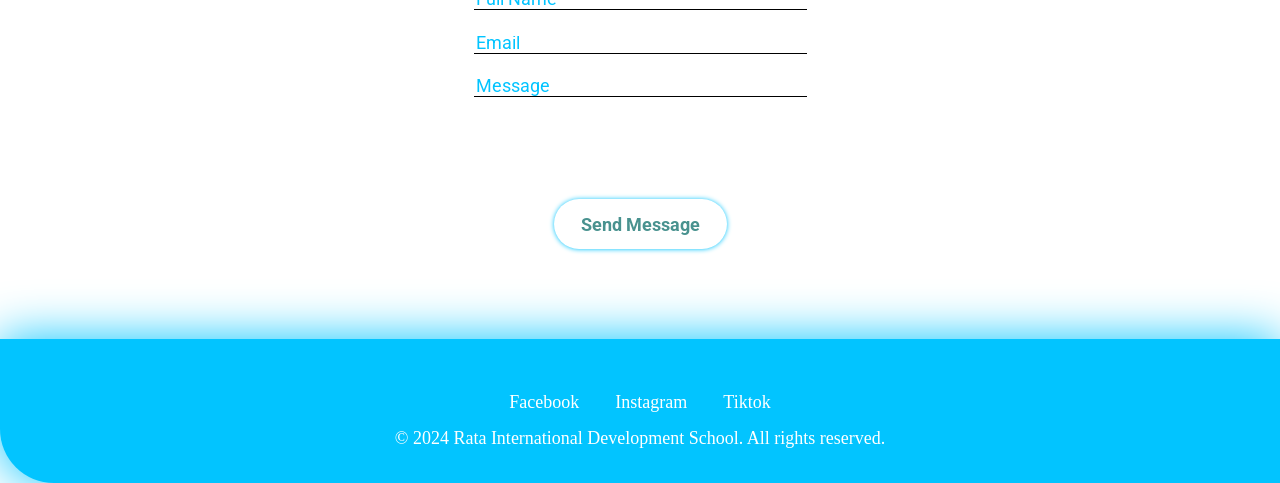
==== commit e9890236: "Feat: pushed index.html to repo" ====
--- a/index.html
+++ b/index.html
@@ -44,7 +44,7 @@
                 <p>We are committed to providing an excellent education that prepares students for success in a global
                     society.</p>
                 <div class="home_links">
-                    <a href="#home_contact_us" class="apply_now">Apply Now</a>
+                    <a href="./admission-form.html" class="apply_now">Register Now</a>
                     <a href="#programs" class="explore_programs">Explore Our Programs</a>
                 </div>
             </section>
@@ -121,7 +121,7 @@
                 abilities.</p>
             <div class="apply_now_mid">
                 <button class="btn_apply_now">
-                    <a href="#home_contact_us">Apply Now</a>
+                    <a href="./admission-form.html">Register Now</a>
                 </button>
             </div>
         </div>
--- a/app.css
+++ b/app.css
@@ -142,7 +142,7 @@
 }
 
 .container {
-  background-image: url(./images/ece_background.jpg);
+  background-image: url(./images/ece_background\ copy.jpg);
   background-position: center;
   background-size: cover;
   background-repeat: no-repeat;
@@ -272,7 +272,7 @@
   align-items: center;
   justify-content: center;
   gap: 1em;
-  padding-top: 8rem;
+  padding-top: 5rem;
   text-align: center;
 }
 
@@ -281,13 +281,14 @@
   font-size: 2.5rem;
   color: #fff;
   font-weight: 500;
+  max-width: 400px;
 }
 .home_hero_content p {
   font-family: "Roboto", sans-serif;
   font-weight: 300;
   font-size: 1.2em;
   color: #fff;
-  max-width: 600px;
+  max-width: 350px;
 }
 
 .home_hero_content .rata-int:nth-of-type(1) {
@@ -295,7 +296,7 @@
   border-radius: 2em;
   border: 1 solid gray;
   background-color: #333;
-  padding: 0.3em 2em;
+  padding: 0.3em 1em;
 }
 
 span {
@@ -455,6 +456,8 @@
   flex-direction: column;
   margin: 1.2em 0;
   padding: 1em;
+  border-bottom-left-radius: 2rem;
+  border-top-right-radius: 2rem;
 }
 
 #management {
@@ -749,13 +752,17 @@
 /* EARLY CHILDHOOD EDUCATION STYLING  */
 
 main .ece_hero {
-  background-image: url(./images/blur-bg.webp);
+  background-image: url(./images/classroom\ copy.jpg);
   background-position: center;
   background-repeat: no-repeat;
   background-size: cover;
   background-position: center;
   display: flex;
   flex-direction: column;
+  border-bottom-left-radius: 5em;
+  border-bottom-right-radius: 0.25em;
+  padding-bottom: 1em;
+  box-shadow: #02c4ff 0px 0px 25px 5px;
 }
 
 .ece_hero .ece {
@@ -794,7 +801,7 @@
   font-size: 1em;
   font-family: "Roboto", sans-serif;
   font-weight: 300;
-  color: #333;
+  color: #fff;
   max-width: 610px;
   text-align: center;
   margin: 1em;
@@ -809,8 +816,7 @@
   color: #02c4ff;
   margin-top: 2.5em;
   letter-spacing: 0.5px;
-  font-weight: 300;
-  background-color: #fff;
+  font-weight: bold;
 }
 
 .ece_btn {
@@ -845,10 +851,6 @@
 
 .learning_cards {
   max-width: 100%;
-  /* display: flex;
-  justify-content: center;
-  flex-direction: row;
-  align-items: center; */
   margin: 0 auto;
 }
 
@@ -1086,7 +1088,7 @@
 
 @media (min-width: 1024px) {
   html {
-    font-size: 20px;
+    font-size: 18px;
   }
 
   .home_hero_content h1 {
@@ -1207,7 +1209,8 @@
     color: #02c4ff;
   }
 
-  .home_links a:hover {
+  .home_links a:hover,
+  .ece_hero_content a:hover {
     background-color: #e0e0e0;
     box-shadow: #02c4ff 0px 5px 25px 0.5px;
   }
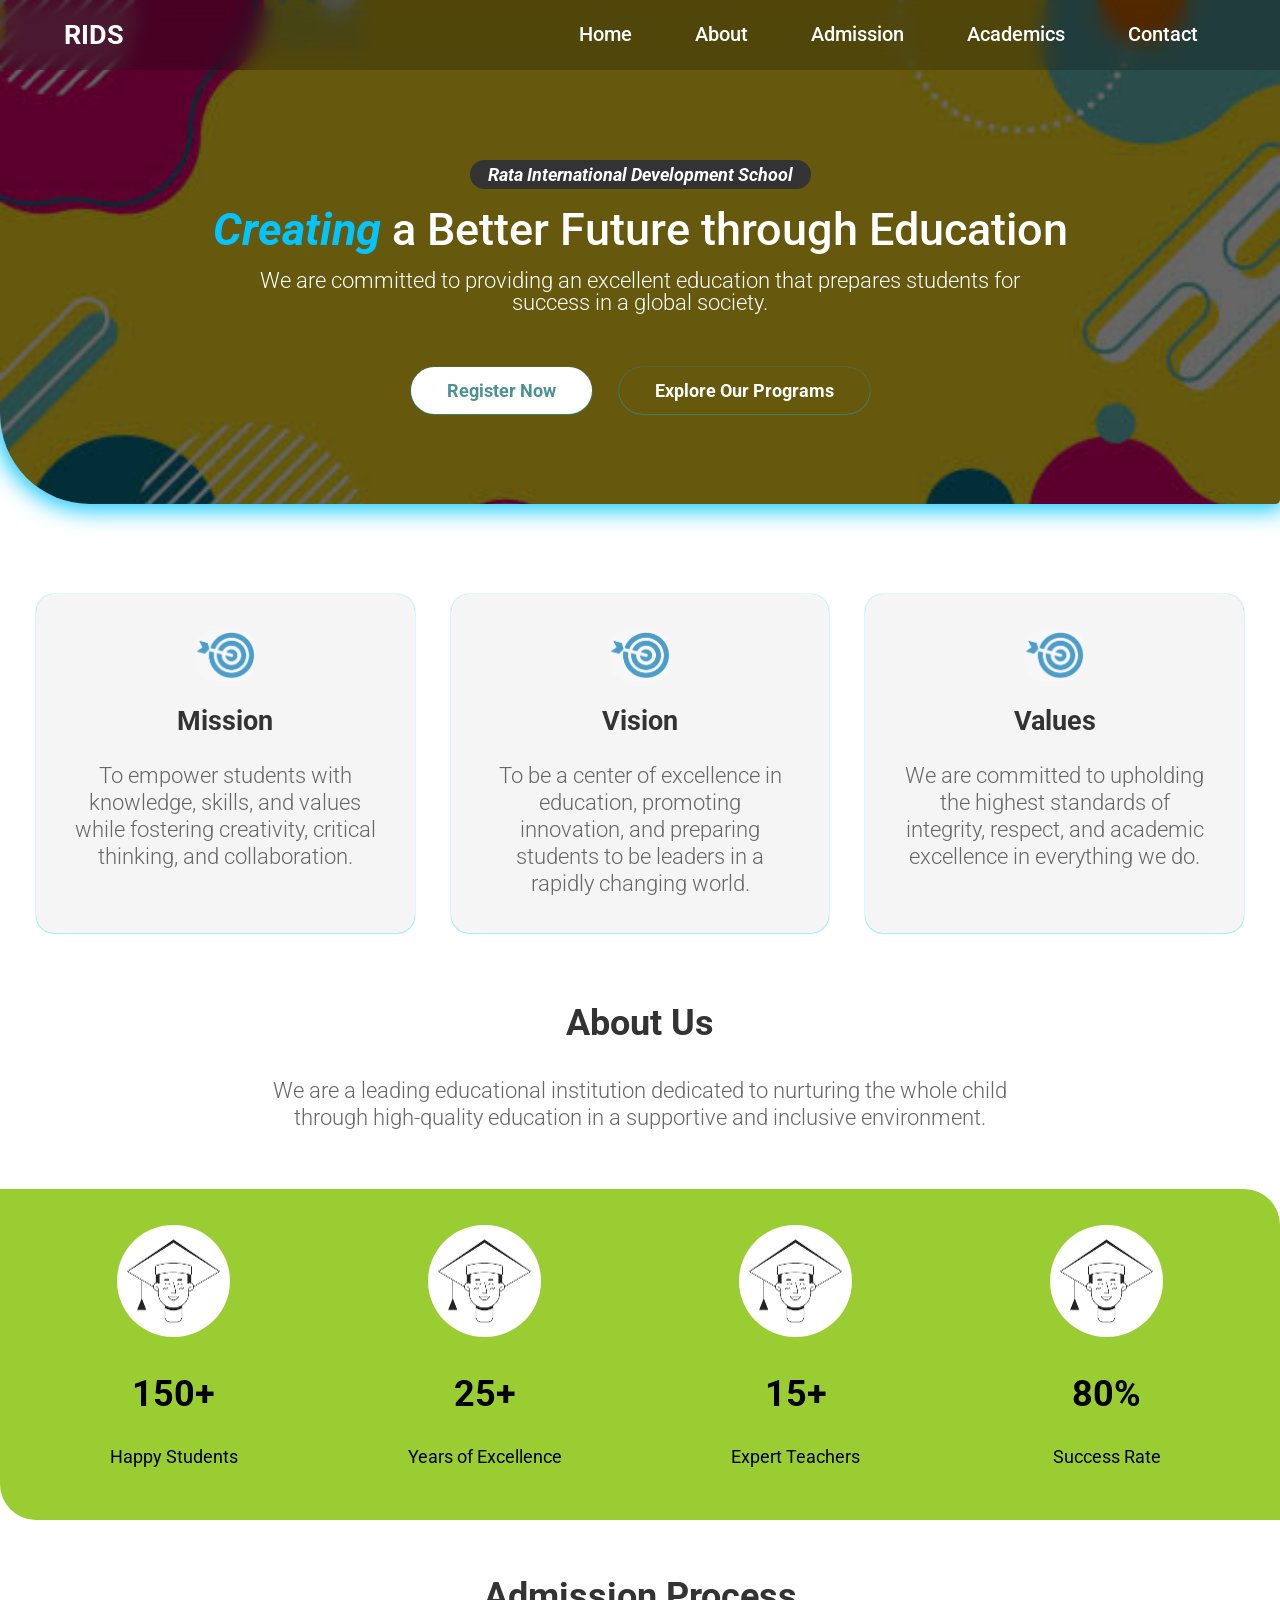
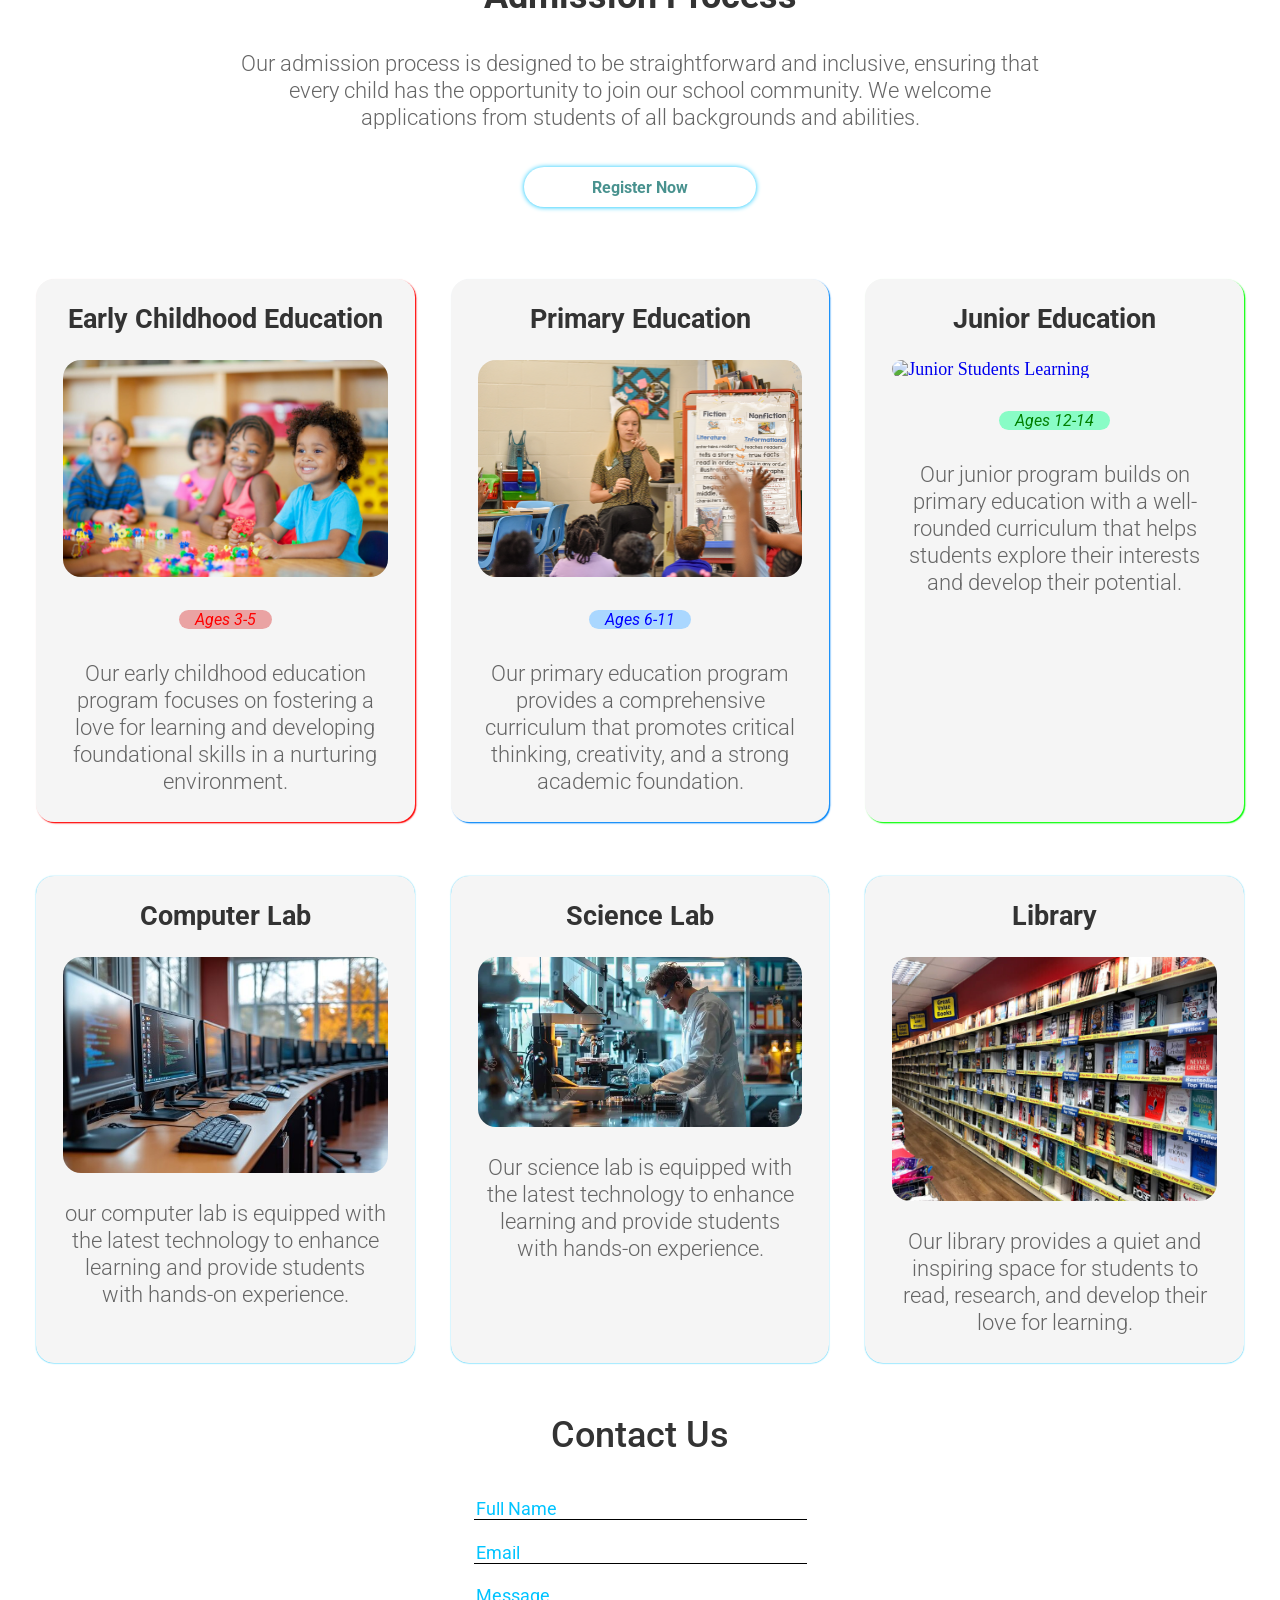
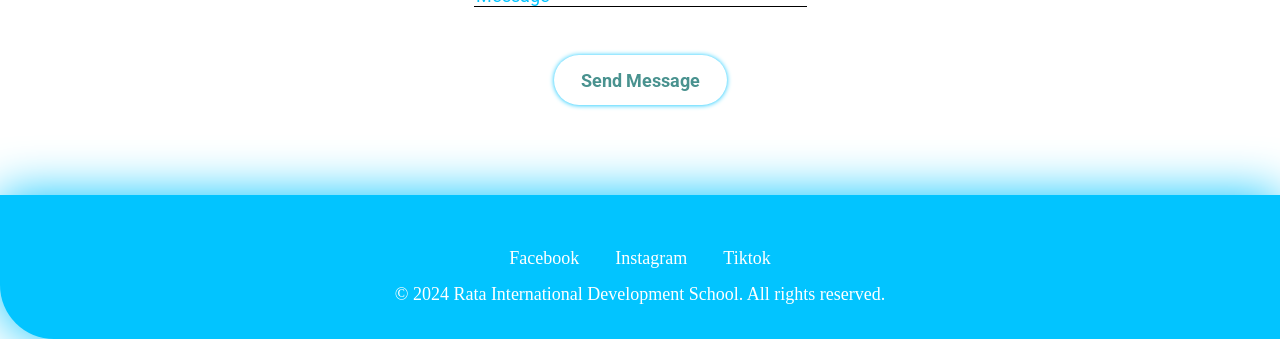
==== commit 8af77b72: "Removed margin-bottom from facitity in index.html" ====
--- a/index.html
+++ b/index.html
@@ -39,7 +39,7 @@
         </nav>
         <main>
             <section class=" home_hero_content">
-                <span class="rata-int">Rata International Development School</span>
+                <span class="sch-name">Rata International Development School</span>
                 <h1><span>Creating</span> a Better Future through Education</h1>
                 <p>We are committed to providing an excellent education that prepares students for success in a global
                     society.</p>
@@ -189,7 +189,6 @@
                     love for learning.</p>
             </div>
         </div>
-        </div>
     </section>
 
     <!-- Contact Us Section -->
--- a/app.css
+++ b/app.css
@@ -133,7 +133,7 @@
 
 body,
 html {
-  scroll-behavior: auto;
+  scroll-behavior: smooth;
 }
 
 body {
@@ -291,7 +291,7 @@
   max-width: 350px;
 }
 
-.home_hero_content .rata-int:nth-of-type(1) {
+.home_hero_content .sch-name:nth-of-type(1) {
   color: white;
   border-radius: 2em;
   border: 1 solid gray;
@@ -355,12 +355,6 @@
   background-color: #fff;
 }
 
-/* .home_links a:hover {
-  background-color: #e0e0e0;
-  box-shadow: #02c4ff 0px 5px 25px 0.5px;
-  transition: background-color 0.3s ease-in-out;
-} */
-
 .home_links .explore_programs {
   color: #fff;
   border: none;
@@ -444,6 +438,17 @@
   text-align: center;
   max-width: 100%;
   margin: 0 auto;
+}
+
+#programs .program:nth-of-type(1) {
+  box-shadow: rgb(255, 0, 0) 1.25px 1.25px 1.25px;
+}
+
+#programs .program:nth-of-type(2) {
+  box-shadow: rgb(0, 133, 249) 1.25px 1.25px 1.25px;
+}
+#programs .program:nth-of-type(3) {
+  box-shadow: rgb(4, 255, 4) 1.25px 1.25px 1.25px;
 }
 
 #management_content {
@@ -625,8 +630,8 @@
   padding: 1.5em;
   border-radius: 1em;
   box-shadow: #02c4ff 0px 0.25px 1.25px;
-  margin-bottom: 2em;
-}
+}
+
 .facility h4 {
   font-family: "Roboto", sans-serif;
   font-weight: bold;
@@ -656,14 +661,21 @@
   border-radius: 1em;
   background-color: #f5f5f5;
 }
-
-/* Facilities style Ends Here */
-
-/* Contact Us Styles Begins Here */
+/* 
+================================
+Facilities style Ends Here
+================================
+/* 
+
+
+/* ==============================
+Contact Us Styles Begins Here
+===============================  */
 
 #home_contact_us {
   text-align: center;
-  margin: 5em auto;
+  margin: 1em auto;
+  margin-bottom: 5em;
 }
 
 #home_contact_us h2 {
@@ -689,10 +701,6 @@
   font-family: "Roboto", sans-serif;
   font-size: 1rem;
 }
-
-/* form button:hover {
-  background-color: #e0e0e0;
-} */
 
 #home_contact_us button {
   color: #49928f;
@@ -708,18 +716,12 @@
   border-radius: 2em;
   border: none;
   outline: none;
-  margin-top: 5em;
+  margin-top: 2em;
   font-weight: bold;
   box-shadow: #02c4ff 0px 0.25px 5px;
   background-color: #fff;
   transition: background-color 0.3s ease-in-out;
 }
-
-/* #home_contact_us button:hover {
-  background-color: #e0e0e0;
-  color: #333;
-  cursor: pointer;
-} */
 
 form label {
   border-bottom: 1.5px solid black;
@@ -751,17 +753,16 @@
 
 /* EARLY CHILDHOOD EDUCATION STYLING  */
 
-main .ece_hero {
+.container-ece {
   background-image: url(./images/classroom\ copy.jpg);
   background-position: center;
   background-repeat: no-repeat;
   background-size: cover;
-  background-position: center;
-  display: flex;
-  flex-direction: column;
   border-bottom-left-radius: 5em;
   border-bottom-right-radius: 0.25em;
-  padding-bottom: 1em;
+  padding-bottom: 5em;
+  margin: 0 auto;
+  max-width: 100%;
   box-shadow: #02c4ff 0px 0px 25px 5px;
 }
 
@@ -783,18 +784,15 @@
   justify-content: center;
   align-items: center;
   max-width: 100%;
-  padding-bottom: 5em;
-}
-
-.ece_hero h1 {
+}
+
+.ece_hero_content h1 {
   font-family: "Roboto", sans-serif;
   font-size: 2.5em;
   font-weight: 500;
   color: #fff;
-  margin: 0 auto;
   max-width: 100%;
   text-align: center;
-  padding: 0.25em;
 }
 
 .ece_hero_content p {
@@ -813,14 +811,19 @@
   text-decoration: none;
   padding: 0.8em 2.5em;
   margin-top: 1em;
-  color: #02c4ff;
+  color: #fff;
   margin-top: 2.5em;
   letter-spacing: 0.5px;
   font-weight: bold;
 }
 
+a,
 .ece_btn {
-  border: 1px solid #02c4ff;
+  -webkit-tap-highlight-color: transparent;
+}
+
+.ece_btn {
+  border: 1px solid #49928f;
   outline: none;
   padding: 1em 2em;
   border-radius: 2em;
@@ -884,65 +887,6 @@
   border-radius: 1em;
 }
 
-.activities_section {
-  display: flex;
-  flex-direction: column;
-  justify-content: center;
-  align-items: center;
-}
-
-.activities_heading {
-  text-align: center;
-}
-
-.activities_heading h2 {
-  font-size: 1.5em;
-  font-weight: bold;
-  font-family: "Roboto", sans-serif;
-  max-width: 100%;
-  color: #333;
-  margin: 1em auto;
-  padding: 0.8em;
-}
-
-.activities_heading p {
-  font-family: "Roboto", sans-serif;
-  padding: 0.8em;
-  font-weight: 300;
-  font-size: 1.2em;
-  color: #333;
-  line-height: 1.2;
-}
-
-.activities_section .activity {
-  text-align: center;
-  padding: 2em;
-  margin: 0 auto;
-}
-
-.activity_image img {
-  width: 100%;
-  height: auto;
-  max-width: 100%;
-  margin: 0 auto;
-  border-radius: 0.3em;
-}
-
-.activity_content {
-  font-family: "Roboto", sans-serif;
-  font-size: 1.2em;
-  font-weight: 300;
-  margin-top: 2em;
-}
-
-.activity_content h3 {
-  font-family: "Roboto", sans-serif;
-  font-size: 1.2em;
-  font-weight: bold;
-  margin-bottom: 1em;
-  color: #333;
-}
-
 /* /////// Tablet Display ////// */
 
 @media (min-width: 768px) {
@@ -984,12 +928,6 @@
     max-width: 500px;
   }
 
-  /* .navbar-menu li a:hover {
-    background-color: rgba(255, 255, 255, 0.15);
-    color: #02c4ff;
-  } */
-  /* Navbar Style Ends Here */
-
   .home_links {
     flex-direction: row;
     max-width: 100%;
@@ -1059,28 +997,10 @@
     padding: 0.8em 5em;
   }
 
-  .activity {
-    border-top: 1px solid black;
-    display: flex;
-    flex-direction: row;
-    justify-content: center;
-    align-items: center;
-    gap: 1.5em;
-    padding: 1em !important;
-  }
-
   .learning_cards {
     display: flex;
     flex-direction: row;
     gap: 2em;
-  }
-
-  .activity_content p {
-    max-width: 600px;
-  }
-
-  .reverse {
-    flex-direction: row-reverse;
   }
 }
 
@@ -1097,12 +1017,6 @@
   .home_hero_content p {
     max-width: 800px;
   }
-
-  /* .navbar-menu li a:hover {
-    background-color: rgba(255, 255, 255, 0.15);
-    color: #02c4ff;
-  } */
-  /* Navbar Style Ends Here */
 
   .home_links {
     flex-direction: row;
@@ -1173,28 +1087,10 @@
     padding: 0.8em 5em;
   }
 
-  .activity {
-    border-top: 1px solid black;
-    display: flex;
-    flex-direction: row;
-    justify-content: center;
-    align-items: center;
-    gap: 1.5em;
-    padding: 1em !important;
-  }
-
   .learning_cards {
     display: flex;
     flex-direction: row;
     gap: 2em;
-  }
-
-  .activity_content p {
-    max-width: 600px;
-  }
-
-  .reverse {
-    flex-direction: row-reverse;
   }
 }
 
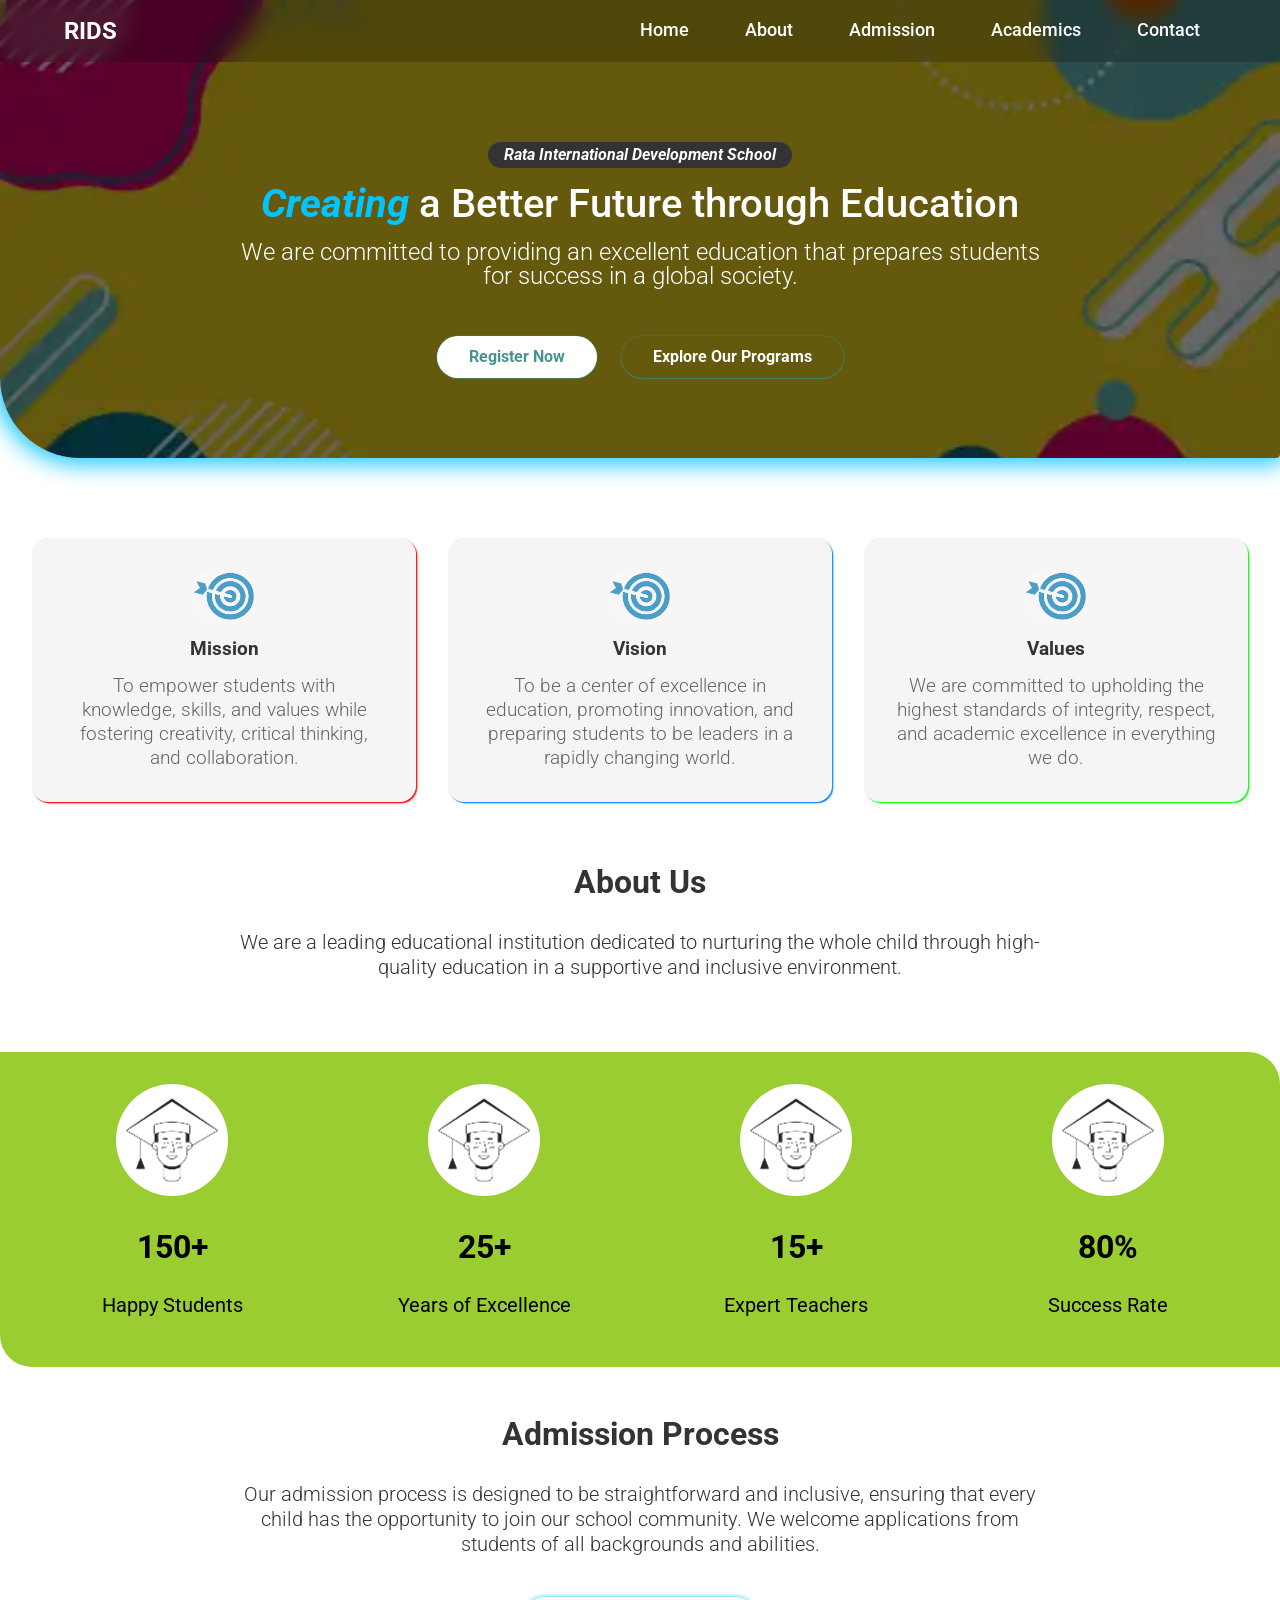
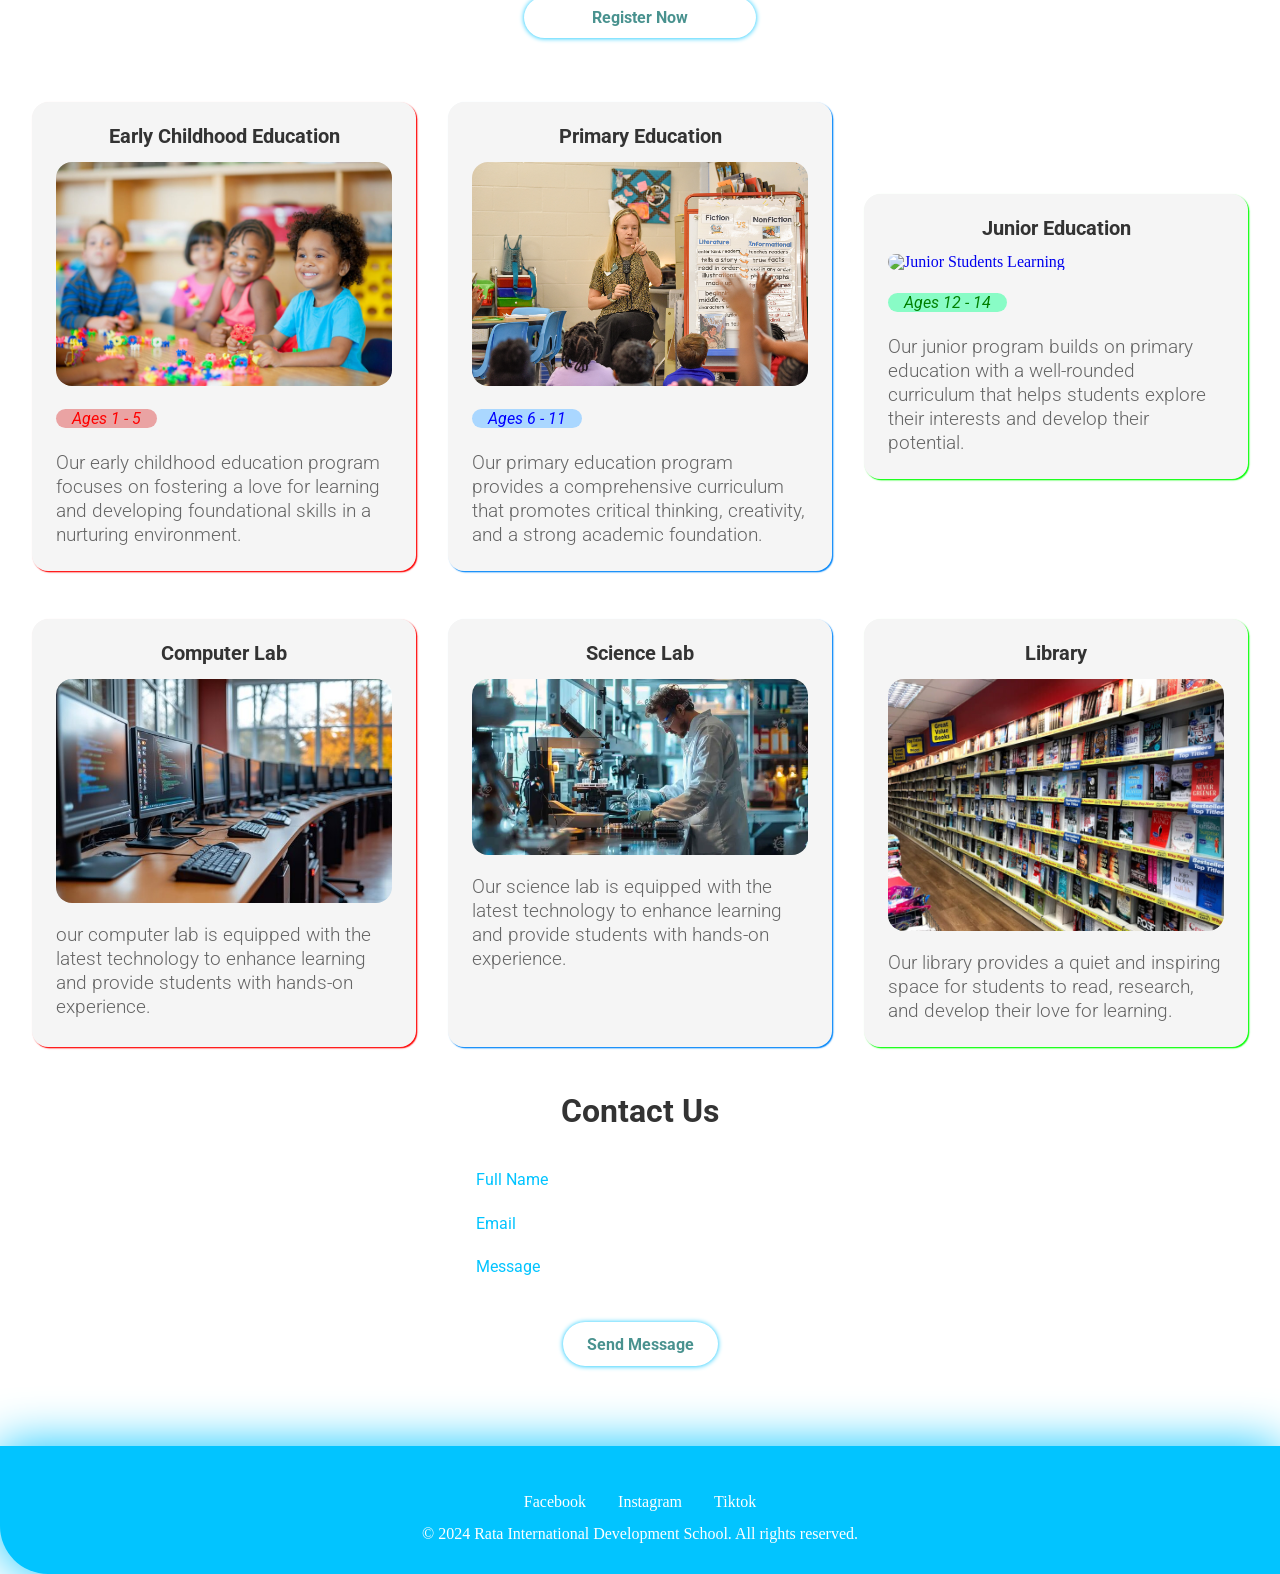
==== commit 51a32d2d: "Done with Earlychildhood page" ====
--- a/index.html
+++ b/index.html
@@ -30,10 +30,10 @@
                 </button>
                 <ul class="navbar-menu">
                     <li><a href="./index.html">Home</a></li>
-                    <li><a href="#about_us">About</a></li>
-                    <li><a href="#admission">Admission</a></li>
-                    <li><a href="#programs">Academics</a></li>
-                    <li><a href="#home_contact_us">Contact</a></li>
+                    <li><a href="#home_about_us">About</a></li>
+                    <li><a href="#home_admission">Admission</a></li>
+                    <li><a href="#home_programs">Academics</a></li>
+                    <li><a href="#contact_us">Contact</a></li>
                 </ul>
             </div>
         </nav>
@@ -45,7 +45,7 @@
                     society.</p>
                 <div class="home_links">
                     <a href="./admission-form.html" class="apply_now">Register Now</a>
-                    <a href="#programs" class="explore_programs">Explore Our Programs</a>
+                    <a href="#home_programs" class="explore_programs">Explore Our Programs</a>
                 </div>
             </section>
     </div>
@@ -78,7 +78,7 @@
 
 
     <section>
-        <div id="about_us">
+        <div class="about_us" id="home_about_us">
             <h2>About Us</h2>
             <p>We are a leading educational institution dedicated to nurturing the whole child through
                 high-quality
@@ -112,7 +112,7 @@
     </section>
 
     <section>
-        <div id="admission">
+        <div class="admission" id="home_admission">
             <h3>Admission Process</h3>
             <p>Our admission process is designed to be straightforward and inclusive, ensuring that every child
                 has the
@@ -131,12 +131,12 @@
     <!-- Programs Section -->
 
     <section>
-        <div id="programs">
+        <div class="programs" id="home_programs">
             <div class="program">
                 <a href="./early_childhood.html">
                     <h4>Early Childhood Education</h4>
                     <img src="./images/early_childhood.jpg" alt="Early Childhood Education" loading="lazy">
-                    <p class="ages earlychild-ages"><span>Ages 3-5</span></p>
+                    <p class="ages earlychild-ages"><span>Ages 1 - 5</span></p>
                     <p>Our early childhood education program focuses on fostering a love for learning and developing
                         foundational skills in a nurturing environment.</p>
                 </a>
@@ -145,7 +145,7 @@
                 <a href="#">
                     <h4>Primary Education</h4>
                     <img src="./images/mid_level.jpg" alt="Child Learning" loading="lazy">
-                    <p class="ages primary-age"><span>Ages 6-11</span></p>
+                    <p class="ages primary-age"><span>Ages 6 - 11</span></p>
                     <p>Our primary education program provides a comprehensive curriculum that promotes critical
                         thinking,
                         creativity, and a strong academic foundation.</p>
@@ -156,7 +156,7 @@
                     <h4>Junior Education</h4>
                     <img src="./images/teenagers-watching-some-videos.jpg" alt="Junior Students Learning"
                         loading="lazy">
-                    <p class="ages junior-age"><span>Ages 12-14</span></p>
+                    <p class="ages junior-age"><span>Ages 12 - 14</span></p>
                     <p>Our junior program builds on primary education with a well-rounded curriculum that helps
                         students
                         explore their interests and develop their potential.</p>
@@ -169,7 +169,7 @@
     <!-- Facilities Section -->
 
     <section>
-        <div id="facilities">
+        <div class="facilities" id="home_facilities">
             <div class="facility">
                 <h4>Computer Lab</h4>
                 <img src="./images/computer_lab.jpg" alt="Computer Lab" loading="lazy">
@@ -194,7 +194,7 @@
     <!-- Contact Us Section -->
 
     <section>
-        <div id="home_contact_us">
+        <div id="contact_us" class="home_contact_us">
             <form>
                 <h2>Contact Us</h2>
                 <div class="form-example">
--- a/app.css
+++ b/app.css
@@ -142,7 +142,7 @@
 }
 
 .container {
-  background-image: url(./images/ece_background\ copy.jpg);
+  background-image: url(./images/ece_background\ copy.webp);
   background-position: center;
   background-size: cover;
   background-repeat: no-repeat;
@@ -271,7 +271,7 @@
   flex-direction: column;
   align-items: center;
   justify-content: center;
-  gap: 1em;
+  gap: 1rem;
   padding-top: 5rem;
   text-align: center;
 }
@@ -286,9 +286,10 @@
 .home_hero_content p {
   font-family: "Roboto", sans-serif;
   font-weight: 300;
-  font-size: 1.2em;
+  font-size: 1.2rem;
   color: #fff;
   max-width: 350px;
+  line-height: 1em;
 }
 
 .home_hero_content .sch-name:nth-of-type(1) {
@@ -309,8 +310,8 @@
 .home_links {
   display: flex;
   flex-direction: column;
-  gap: 1.5em;
-  margin-top: 2em;
+  gap: 1.5rem;
+  margin-top: 2rem;
 }
 .home_links a {
   font-family: "Roboto", sans-serif;
@@ -371,10 +372,10 @@
 .cards {
   display: flex;
   flex-direction: column;
-  gap: 2em;
-  padding: 2em;
-  margin-top: 3em;
-  text-align: center;
+  gap: 2rem;
+  padding: 2rem;
+  margin-top: 3rem;
+  text-align: left;
 }
 
 .card {
@@ -387,67 +388,94 @@
 .cards h3 {
   font-family: "Roboto", sans-serif;
   font-weight: bold;
-  font-size: 1.5em;
+  font-size: 1.25rem;
   color: #333;
-  margin: 1em auto;
+  margin: 1rem auto;
 }
 
 .cards p {
   font-family: "Roboto", sans-serif;
   font-weight: 300;
-  font-size: 1.2em;
+  font-size: 1.2rem;
   color: #666;
   line-height: 1.25em;
   max-width: 100%;
 }
 
-.cards img {
+.cards img,
+.learning_cards img {
   width: 10%;
   height: auto;
   border-radius: 1em;
 }
 
+.cards .card:nth-of-type(1) {
+  box-shadow: rgb(255, 0, 0) 1.25px 1.25px 1.25px;
+}
+
+.cards .card:nth-of-type(2) {
+  box-shadow: rgb(0, 133, 249) 1.25px 1.25px 1.25px;
+}
+.cards .card:nth-of-type(3) {
+  box-shadow: rgb(4, 255, 4) 1.25px 1.25px 1.25px;
+}
+
 /* About Us and Admission Styles Begins Here */
 
-#about_us,
-#admission {
-  padding: 2em;
+.about_us,
+.admission {
+  padding: 2rem;
   max-width: 800px;
   margin: 0 auto;
 }
 
-#about_us h2,
-#admission h3,
-#home_contact_us h2 {
-  font-family: "Roboto", sans-serif;
-  font-weight: bold;
-  font-size: 2em;
+.about_us h2,
+.admission h3,
+.home_contact_us h2 {
+  font-family: "Roboto", sans-serif;
+  font-weight: bold;
+  font-size: 1.75rem;
   color: #333;
-  margin-bottom: 1em;
-  text-align: center;
+  margin-bottom: 1rem;
+  text-align: left;
   max-width: 800px;
 }
 
-#about_us p,
-#admission p {
+.about_us p,
+.admission p {
   font-family: "Roboto", sans-serif;
   font-weight: 300;
-  font-size: 1.2em;
+  font-size: 1.2rem;
   color: #666;
   line-height: 1.25em;
-  text-align: center;
+  text-align: left;
   max-width: 100%;
   margin: 0 auto;
 }
 
-#programs .program:nth-of-type(1) {
+/* ========= Programs Section ========= */
+
+#home_programs .program:nth-of-type(1) {
   box-shadow: rgb(255, 0, 0) 1.25px 1.25px 1.25px;
 }
 
-#programs .program:nth-of-type(2) {
+#home_programs .program:nth-of-type(2) {
   box-shadow: rgb(0, 133, 249) 1.25px 1.25px 1.25px;
 }
-#programs .program:nth-of-type(3) {
+#home_programs .program:nth-of-type(3) {
+  box-shadow: rgb(4, 255, 4) 1.25px 1.25px 1.25px;
+}
+
+/* ========= Facilities Section ========= */
+
+#home_facilities .facility:nth-of-type(1) {
+  box-shadow: rgb(255, 0, 0) 1.25px 1.25px 1.25px;
+}
+
+#home_facilities .facility:nth-of-type(2) {
+  box-shadow: rgb(0, 133, 249) 1.25px 1.25px 1.25px;
+}
+#home_facilities .facility:nth-of-type(3) {
   box-shadow: rgb(4, 255, 4) 1.25px 1.25px 1.25px;
 }
 
@@ -459,7 +487,7 @@
   justify-content: center;
   align-items: center;
   flex-direction: column;
-  margin: 1.2em 0;
+  margin: 1.2rem 0;
   padding: 1em;
   border-bottom-left-radius: 2rem;
   border-top-right-radius: 2rem;
@@ -472,7 +500,7 @@
 
 #management h3 {
   margin: 1em auto;
-  font-size: 2em;
+  font-size: 2rem;
 }
 
 #management img {
@@ -481,15 +509,15 @@
 }
 
 #management p {
-  font-size: 1em;
+  font-size: 1.25rem;
   font-weight: 400;
-  margin-bottom: 1em;
+  margin-bottom: 1.25rem;
 }
 
 .apply_now_mid {
   display: flex;
   justify-content: center;
-  margin-top: 2em;
+  margin-top: 2.5rem;
 }
 
 .apply_now_mid .btn_apply_now {
@@ -513,66 +541,61 @@
   padding: 2em 3em;
 }
 
-/* .apply_now_mid .btn_apply_now:hover {
-  background-color: #e0e0e0;
-  color: #333;
-} */
-
 /* About Us and Admission Styles Ends Here */
 
 /* Programs style Begins Here */
 
-#programs {
-  padding: 2em;
+.programs {
+  padding: 2rem;
   max-width: 100%;
   margin: 0 auto;
   display: flex;
   flex-direction: column;
   justify-content: center;
-  gap: 2em;
-}
-
-#programs h3 {
-  font-family: "Roboto", sans-serif;
-  font-weight: bold;
-  font-size: 2em;
-  color: #333;
-  margin-bottom: 1em;
-  text-align: center;
-}
-
-#programs a {
+  align-items: center;
+  gap: 2rem;
+}
+
+/* .programs h3 {
+  font-family: "Roboto", sans-serif;
+  font-weight: bold;
+  font-size: 2rem;
+  color: red;
+  margin-bottom: 1rem;
+} */
+
+.programs a {
   text-decoration: none;
 }
 
 .program {
   background-color: #f5f5f5;
-  padding: 1.5em;
+  padding: 1.5rem;
   border-radius: 1em;
   box-shadow: #02c4ff 0px 0.25px 1.25px;
 }
 .program h4 {
   font-family: "Roboto", sans-serif;
   font-weight: bold;
-  font-size: 1.5rem;
+  font-size: 1.25rem;
   color: #333;
-  margin-bottom: 1em;
-  text-align: center;
+  margin-bottom: 1rem;
+  text-align: left;
 }
 
 .program p {
   font-family: "Roboto", sans-serif;
   font-weight: 300;
-  font-size: 1.2em;
+  font-size: 1.2rem;
   color: #666;
   line-height: 1.25em;
-  text-align: center;
+  text-align: left;
   max-width: 100%;
   margin: 0 auto;
-  padding-top: 1.25em;
-}
-
-#programs .program img {
+  padding-top: 1.25rem;
+}
+
+.programs .program img {
   width: 100%;
   height: auto;
   display: block;
@@ -580,25 +603,25 @@
   border-radius: 1em;
 }
 
-#programs span {
+.programs span {
   margin: 0 auto;
   text-align: center;
-  font-size: 16px;
+  font-size: 1rem;
   border: 0.25 solid black;
   border-radius: 1rem;
   padding: 0 1em;
   font-weight: 400;
 }
 
-#programs .program:nth-of-type(1) span {
+.programs .program:nth-of-type(1) span {
   background-color: rgb(234, 163, 163);
   color: red;
 }
-#programs .program:nth-of-type(2) span {
+.programs .program:nth-of-type(2) span {
   background-color: rgb(170, 215, 255);
   color: blue;
 }
-#programs .program:nth-of-type(3) span {
+.programs .program:nth-of-type(3) span {
   background-color: rgb(137, 252, 198);
   color: green;
 }
@@ -606,28 +629,28 @@
 
 /* Facilities style begins Here */
 
-#facilities {
+.facilities {
   padding: 1em 2em;
   max-width: 100%;
   margin: 0 auto;
   display: flex;
   flex-direction: column;
   justify-content: center;
-  gap: 2em;
-}
-
-#facility h4 {
-  font-family: "Roboto", sans-serif;
-  font-weight: bold;
-  font-size: 2em;
+  gap: 2rem;
+}
+
+/* .facility h4 {
+  font-family: "Roboto", sans-serif;
+  font-weight: bold;
+  font-size: 2rem;
   color: #333;
-  margin-bottom: 1em;
+  margin-bottom: 1rem;
   text-align: center;
-}
+} */
 
 .facility {
   background-color: #f5f5f5;
-  padding: 1.5em;
+  padding: 1.5rem;
   border-radius: 1em;
   box-shadow: #02c4ff 0px 0.25px 1.25px;
 }
@@ -635,25 +658,25 @@
 .facility h4 {
   font-family: "Roboto", sans-serif;
   font-weight: bold;
-  font-size: 1.5em;
+  font-size: 1.25rem;
   color: #333;
-  margin-bottom: 1em;
-  text-align: center;
+  margin-bottom: 1rem;
+  text-align: left;
 }
 
 .facility p {
   font-family: "Roboto", sans-serif;
   font-weight: 300;
-  font-size: 1.2em;
+  font-size: 1.2rem;
   color: #666;
   line-height: 1.25em;
-  text-align: center;
+  text-align: left;
   max-width: 100%;
   margin: 0 auto;
-  padding-top: 1.25em;
-}
-
-#facilities .facility img {
+  padding-top: 1.25rem;
+}
+
+.facilities .facility img {
   width: 100%;
   height: auto;
   display: block;
@@ -672,17 +695,18 @@
 Contact Us Styles Begins Here
 ===============================  */
 
-#home_contact_us {
+.home_contact_us {
   text-align: center;
   margin: 1em auto;
-  margin-bottom: 5em;
-}
-
-#home_contact_us h2 {
+  margin-bottom: 5rem;
+}
+
+.home_contact_us h2 {
   font-family: "Roboto", sans-serif;
   font-weight: 500;
   max-width: 50%;
   margin: 1em auto;
+  text-align: center;
 }
 
 input {
@@ -702,21 +726,21 @@
   font-size: 1rem;
 }
 
-#home_contact_us button {
+.home_contact_us button {
   color: #49928f;
   font-family: "Roboto", sans-serif;
 }
 
-#home_contact_us button {
-  font-family: "Roboto", sans-serif;
-  font-size: 1em;
+.home_contact_us button {
+  font-family: "Roboto", sans-serif;
+  font-size: 1rem;
   padding: 0.8em 1.5em;
   color: #49928f;
   text-decoration: none;
   border-radius: 2em;
   border: none;
   outline: none;
-  margin-top: 2em;
+  margin-top: 2rem;
   font-weight: bold;
   box-shadow: #02c4ff 0px 0.25px 5px;
   background-color: #fff;
@@ -733,7 +757,7 @@
   display: flex;
   flex-direction: column;
   text-align: center;
-  padding: 2em;
+  padding: 2rem;
   background-color: #02c4ff;
   border-bottom-left-radius: 3em;
   box-shadow: #02c4ff 0px 0px 50px 0px;
@@ -754,13 +778,13 @@
 /* EARLY CHILDHOOD EDUCATION STYLING  */
 
 .container-ece {
-  background-image: url(./images/classroom\ copy.jpg);
+  background-image: url(./images/classroom\ copy.webp);
   background-position: center;
   background-repeat: no-repeat;
   background-size: cover;
   border-bottom-left-radius: 5em;
   border-bottom-right-radius: 0.25em;
-  padding-bottom: 5em;
+  padding-bottom: 5rem;
   margin: 0 auto;
   max-width: 100%;
   box-shadow: #02c4ff 0px 0px 25px 5px;
@@ -769,8 +793,8 @@
 .ece_hero .ece {
   color: #fff;
   font-family: "Roboto", sans-serif;
-  margin-bottom: 0.5em;
-  font-size: 0.75em;
+  margin-bottom: 0.5rem;
+  font-size: 0.75rem;
   border: 1 solid black;
   border-radius: 2em;
   padding: 0.5em 1em;
@@ -778,7 +802,7 @@
 }
 
 .ece_hero_content {
-  margin-top: 5em;
+  margin-top: 5rem;
   display: flex;
   flex-direction: column;
   justify-content: center;
@@ -788,7 +812,7 @@
 
 .ece_hero_content h1 {
   font-family: "Roboto", sans-serif;
-  font-size: 2.5em;
+  font-size: 2.5rem;
   font-weight: 500;
   color: #fff;
   max-width: 100%;
@@ -796,11 +820,11 @@
 }
 
 .ece_hero_content p {
-  font-size: 1em;
+  font-size: 1.2rem;
   font-family: "Roboto", sans-serif;
   font-weight: 300;
   color: #fff;
-  max-width: 610px;
+  max-width: 700px;
   text-align: center;
   margin: 1em;
   line-height: 1.25em;
@@ -810,15 +834,15 @@
   font-family: "Roboto", sans-serif;
   text-decoration: none;
   padding: 0.8em 2.5em;
-  margin-top: 1em;
   color: #fff;
-  margin-top: 2.5em;
+  margin-top: 2.5rem;
   letter-spacing: 0.5px;
   font-weight: bold;
 }
 
 a,
-.ece_btn {
+.ece_btn,
+.ece_admission_btn {
   -webkit-tap-highlight-color: transparent;
 }
 
@@ -829,17 +853,19 @@
   border-radius: 2em;
 }
 
-.learning_section {
+.learning_section,
+.ece_admission_section {
   display: flex;
   flex-direction: column;
-  gap: 2em;
+  gap: 2rem;
   padding: 2em;
-  margin-top: 3em;
+  margin-top: 3rem;
   text-align: center;
   font-family: "Roboto", sans-serif;
 }
 
-.learning_card {
+.learning_card,
+.ece_requirement {
   display: flex;
   justify-content: center;
   flex-direction: column;
@@ -847,7 +873,7 @@
   background-color: #f5f5f5;
   font-family: "Roboto", sans-serif;
   padding: 2em;
-  margin-top: 2em;
+  margin-top: 2rem;
   border-radius: 1em;
   box-shadow: #02c4ff 0px 0.25px 1.25px;
 }
@@ -857,43 +883,163 @@
   margin: 0 auto;
 }
 
+.learning_cards .learning_card:nth-of-type(1) {
+  box-shadow: rgb(255, 0, 0) 1.25px 1.25px 1.25px;
+}
+
+.learning_cards .learning_card:nth-of-type(2) {
+  box-shadow: rgb(0, 133, 249) 1.25px 1.25px 1.25px;
+}
+.learning_cards .learning_card:nth-of-type(3) {
+  box-shadow: rgb(4, 255, 4) 1.25px 1.25px 1.25px;
+}
+
 .learning_section h3 {
   font-family: "Roboto", sans-serif;
   font-weight: bold;
-  font-size: 1.5em;
+  font-size: 1.25rem;
   color: #333;
   margin: 1em auto;
 }
+
 .learning_section h2 {
   font-family: "Roboto", sans-serif;
   font-weight: bold;
-  font-size: 1.5em;
+  font-size: 1.5rem;
   color: #333;
   margin: 1em auto;
+  text-align: left;
 }
 
 .learning_section p {
   font-family: "Roboto", sans-serif;
   font-weight: 300;
-  font-size: 1.2em;
+  font-size: 1.2rem;
   color: #333;
   line-height: 1.25em;
   max-width: 100%;
+  text-align: left;
 }
 
 .learning_section img {
-  width: 10%;
+  width: 20%;
   height: auto;
   border-radius: 1em;
 }
 
+.activity,
+.ece_facility {
+  padding: 1.5em;
+  border-radius: 1em;
+}
+
+.activity_content,
+.ece_facility_content {
+  font-family: "Roboto", sans-serif;
+  color: #333;
+  margin-top: 2rem;
+}
+
+.activities_section,
+.ece_facilities_section {
+  display: flex;
+  flex-direction: column;
+  padding: 2em;
+  text-align: center;
+  background-color: rgb(235, 173, 216);
+}
+
+.ece_admission_section {
+  margin-bottom: 3em;
+}
+
+.activities_section h2,
+.ece_facilities_section h2,
+.ece_admission_section h2 {
+  font-family: "Roboto", sans-serif;
+  font-weight: bold;
+  font-size: 1.5rem;
+  color: #333;
+  margin: 1em auto;
+  text-align: left;
+}
+
+.activities_section p,
+.ece_facilities_section p,
+.ece_requirement p,
+.ece_admission_section p {
+  font-family: "Roboto", sans-serif;
+  font-weight: 300;
+  font-size: 1.2rem;
+  color: #333;
+  line-height: 1.25em;
+  max-width: 100%;
+  text-align: left;
+}
+
+.activity,
+.ece_facility {
+  display: flex;
+  justify-self: center;
+  flex-direction: column;
+  align-items: center;
+  text-align: left;
+}
+
+.activity_image img,
+.ece_facility_image img {
+  width: 100%;
+  height: 100%;
+  border-radius: 1em;
+}
+
+.activity_content,
+.ece_facility_content {
+  width: 100%;
+}
+
+.activity_content h3,
+.ece_facility_content h3,
+.ece_requirement h3 {
+  font-family: "Roboto", sans-serif;
+  font-size: 1.25rem;
+  font-weight: bold;
+  margin-bottom: 0.8em;
+  text-align: left;
+}
+
+.ece_admission_requirements {
+  display: flex;
+  flex-direction: column;
+  margin-bottom: 3em;
+  text-align: left;
+}
+
+.ece_admission_requirements .ece_requirement:nth-of-type(1) {
+  box-shadow: rgb(255, 0, 0) 1.25px 1.25px 1.25px;
+}
+
+.ece_admission_requirements .ece_requirement:nth-of-type(2) {
+  box-shadow: rgb(0, 133, 249) 1.25px 1.25px 1.25px;
+}
+.ece_admission_requirements .ece_requirement:nth-of-type(3) {
+  box-shadow: rgb(4, 255, 4) 1.25px 1.25px 1.25px;
+}
+
+.ece_admission_btn {
+  font-family: "Roboto", sans-serif;
+  padding: 0.8em 1.5em;
+  color: #49928f;
+  text-decoration: none;
+  border-radius: 2em;
+  border: 1px solid #666;
+  outline: none;
+  font-weight: bold;
+}
+
 /* /////// Tablet Display ////// */
 
 @media (min-width: 768px) {
-  html {
-    font-size: 16px;
-  }
-
   .navbar {
     padding: 1.2rem 0;
   }
@@ -945,15 +1091,205 @@
 
   .cards h3,
   .cards p {
+    text-align: left;
+  }
+
+  .cards img,
+  .learning_cards img {
+    width: 30%;
+    height: auto;
+    display: block;
+    margin: 0;
+  }
+
+  .cards .card,
+  .learning_cards .learning_card {
+    flex: 1;
+  }
+
+  #management_content {
+    flex-direction: row;
+  }
+
+  .about_us h2,
+  .admission h3,
+  .home_contact_us h2 {
+    font-family: "Roboto", sans-serif;
+    font-weight: bold;
+    font-size: 2rem;
+    color: #333;
+    margin-bottom: 1em;
     text-align: center;
-  }
-
-  .cards img {
+    max-width: 800px;
+  }
+
+  .about_us p,
+  .admission p {
+    font-family: "Roboto", sans-serif;
+    font-weight: 300;
+    font-size: 1.2rem;
+    color: #666;
+    line-height: 1.25em;
+    text-align: center;
+    max-width: 100%;
+    margin: 0 auto;
+  }
+
+  .programs {
+    flex-direction: row;
+    gap: 2rem;
+    max-width: 100%;
+  }
+
+  .facilities {
+    flex-direction: row;
+    gap: 2rem;
+    max-width: 100%;
+  }
+
+  .facility,
+  .program,
+  .home_contact_us form {
+    flex: 1;
+  }
+
+  .home_contact_us h2 {
+    margin: 1em auto;
+  }
+
+  footer ul {
+    flex-direction: row;
+  }
+
+  .social_media ul {
+    display: flex;
+    flex-direction: row;
+    justify-content: center;
+  }
+
+  .ece_hero_content a {
+    padding: 0.8em 5em;
+  }
+
+  .learning_cards {
+    display: flex;
+    flex-direction: row;
+    gap: 2em;
+  }
+
+  .learning_card h3 {
+    text-align: center;
+    font-size: 1.2rem;
+  }
+
+  .learning_card p {
+    text-align: center;
+    font-size: 1.2rem;
+  }
+
+  .learning_heading h2,
+  .activities_heading h2,
+  .ece_facilities_heading h2,
+  .ece_admission_content h2 {
+    text-align: center;
+    font-size: 2rem;
+  }
+
+  .learning_heading p,
+  .activities_heading p,
+  .ece_facilities_heading p,
+  .ece_admission_content p {
+    text-align: center;
+    font-size: 1.2rem;
+  }
+
+  .ece_admission_requirements {
+    gap: 2em;
+    flex-direction: row;
+    margin-bottom: 5em;
+  }
+
+  .ece_admission_section {
+    margin-bottom: 3em;
+  }
+
+  .ece_requirement h3 {
+    text-align: center;
+    font-size: 1.2rem;
+  }
+
+  .ece_requirement p {
+    text-align: center;
+    font-size: 1.2rem;
+  }
+}
+
+/* //////// Desktop Display \\\\\\\\\ */
+
+@media (min-width: 1024px) {
+  .home_hero_content h1 {
+    max-width: 1600px;
+    font-size: 2.5rem;
+  }
+
+  .home_hero_content p {
+    max-width: 800px;
+    font-size: 1.5rem;
+  }
+
+  .home_links {
+    flex-direction: row;
+    max-width: 100%;
+  }
+
+  .home_links a {
+    padding: 0.8em 2em;
+    margin: 0 auto;
+  }
+
+  .cards,
+  .learning_cards {
+    flex-direction: row;
+    gap: 2em;
+    max-width: 100%;
+  }
+
+  .cards h3,
+  .cards p {
+    text-align: center;
+    font-size: 1.2rem;
+  }
+
+  .about_us h2,
+  .admission h3,
+  .home_contact_us h2 {
+    font-family: "Roboto", sans-serif;
+    font-weight: bold;
+    font-size: 2rem;
+    color: #333;
+    margin-bottom: 1em;
+    text-align: center;
+    max-width: 800px;
+  }
+
+  .about_us p,
+  .admission p {
+    font-family: "Roboto", sans-serif;
+    font-size: 1.25rem;
+    color: #333;
+    margin-bottom: 1em;
+    text-align: center;
+    max-width: 800px;
+  }
+
+  .cards img,
+  .learning_cards img {
     width: 20%;
     height: auto;
     display: block;
     margin: 0 auto;
   }
+
   .cards .card {
     flex: 1;
   }
@@ -962,24 +1298,30 @@
     flex-direction: row;
   }
 
-  #programs {
+  .programs {
     flex-direction: row;
     gap: 2em;
     max-width: 100%;
   }
-  #facilities {
+
+  .programs h4,
+  .facilities h4 {
+    text-align: center;
+  }
+
+  .facilities {
     flex-direction: row;
     gap: 2em;
     max-width: 100%;
   }
 
-  #facilities .facility,
-  #programs .program,
-  #home_contact_us form {
+  .facility,
+  .program,
+  .home_contact_us form {
     flex: 1;
   }
 
-  #home_contact_us h2 {
+  .home_contact_us h2 {
     margin: 1em auto;
   }
 
@@ -997,23 +1339,94 @@
     padding: 0.8em 5em;
   }
 
+  .ece_hero_content p {
+    max-width: 700px;
+  }
+
   .learning_cards {
     display: flex;
     flex-direction: row;
     gap: 2em;
   }
-}
-
-/* //////// Desktop Display \\\\\\\\\ */
-
-@media (min-width: 1024px) {
-  html {
-    font-size: 18px;
-  }
-
+
+  .activity_image img,
+  .ece_facility_image img {
+    width: 80%;
+    height: 100%;
+    border-radius: 3em;
+    padding: 2em;
+  }
+
+  .activity,
+  .ece_facility {
+    display: flex;
+    justify-self: center;
+    flex-direction: column;
+    align-items: center;
+  }
+
+  .activity.reverse,
+  .ece_facility.reverse {
+    flex-direction: row;
+  }
+
+  .activity_content,
+  .ece_facility_content {
+    display: flex;
+    align-items: center;
+    justify-content: center;
+    flex-direction: column;
+  }
+
+  .learning_heading p,
+  .ece_facilities_section p,
+  .activities_section p,
+  #ece_admission_section p {
+    max-width: 800px;
+    margin: 0 auto;
+    text-align: center;
+    display: flex;
+    justify-content: center;
+    align-items: center;
+    flex-direction: column;
+    font-size: 1.5rem;
+  }
+
+  .learning_heading h3,
+  .ece_facilities_section h3,
+  .activities_section h3,
+  #ece_admission_section h3 {
+    font-size: 1.5rem;
+  }
+
+  .learning_card p {
+    font-size: 1.2rem;
+  }
+
+  .ece_admission_requirements {
+    gap: 2em;
+    flex-direction: row;
+    margin-bottom: 5em;
+  }
+
+  .ece_admission_content p {
+    max-width: 800px;
+    margin: 0 auto;
+    font-size: 1.5rem;
+  }
+
+  #ece_admission_section {
+    margin-bottom: 3em;
+  }
+}
+
+/* Screen Size @ 1440px */
+
+@media (min-width: 1440px) {
   .home_hero_content h1 {
     max-width: 1600px;
   }
+
   .home_hero_content p {
     max-width: 800px;
   }
@@ -1027,7 +1440,9 @@
     padding: 0.8em 2em;
     margin: 0 auto;
   }
-  .cards {
+
+  .cards,
+  .learning_cards {
     flex-direction: row;
     gap: 2em;
     max-width: 100%;
@@ -1038,12 +1453,14 @@
     text-align: center;
   }
 
-  .cards img {
+  .cards img,
+  .learning_cards img {
     width: 20%;
     height: auto;
     display: block;
     margin: 0 auto;
   }
+
   .cards .card {
     flex: 1;
   }
@@ -1052,24 +1469,25 @@
     flex-direction: row;
   }
 
-  #programs {
+  .programs {
     flex-direction: row;
     gap: 2em;
     max-width: 100%;
   }
-  #facilities {
+
+  .facilities {
     flex-direction: row;
     gap: 2em;
     max-width: 100%;
   }
 
-  #facilities .facility,
-  #programs .program,
-  #home_contact_us form {
+  .facility,
+  .program,
+  .home_contact_us form {
     flex: 1;
   }
 
-  #home_contact_us h2 {
+  .home_contact_us h2 {
     margin: 1em auto;
   }
 
@@ -1092,8 +1510,54 @@
     flex-direction: row;
     gap: 2em;
   }
-}
-
+
+  .activity_image img,
+  .ece_facility_image img {
+    width: 80%;
+    height: 100%;
+    border-radius: 3em;
+    padding: 2em;
+  }
+
+  .activity,
+  .ece_facility {
+    display: flex;
+    justify-self: center;
+    flex-direction: column;
+    align-items: center;
+  }
+
+  .activity.reverse,
+  .ece_facility.reverse {
+    flex-direction: row;
+  }
+
+  .activity_content,
+  .ece_facility_content {
+    display: flex;
+    align-items: center;
+    justify-content: center;
+    flex-direction: column;
+  }
+
+  .learning_heading p,
+  .ece_facilities_section p,
+  .activities_section p,
+  #ece_admission_section p {
+    max-width: 800px;
+    margin: 0 auto;
+  }
+
+  .ece_admission_requirements {
+    gap: 2em;
+    flex-direction: row;
+    margin-bottom: 5em;
+  }
+
+  #ece_admission_section {
+    margin-bottom: 3em;
+  }
+}
 /* =========================
    HOVER EFFECTS
    Desktop / Hover Devices Only
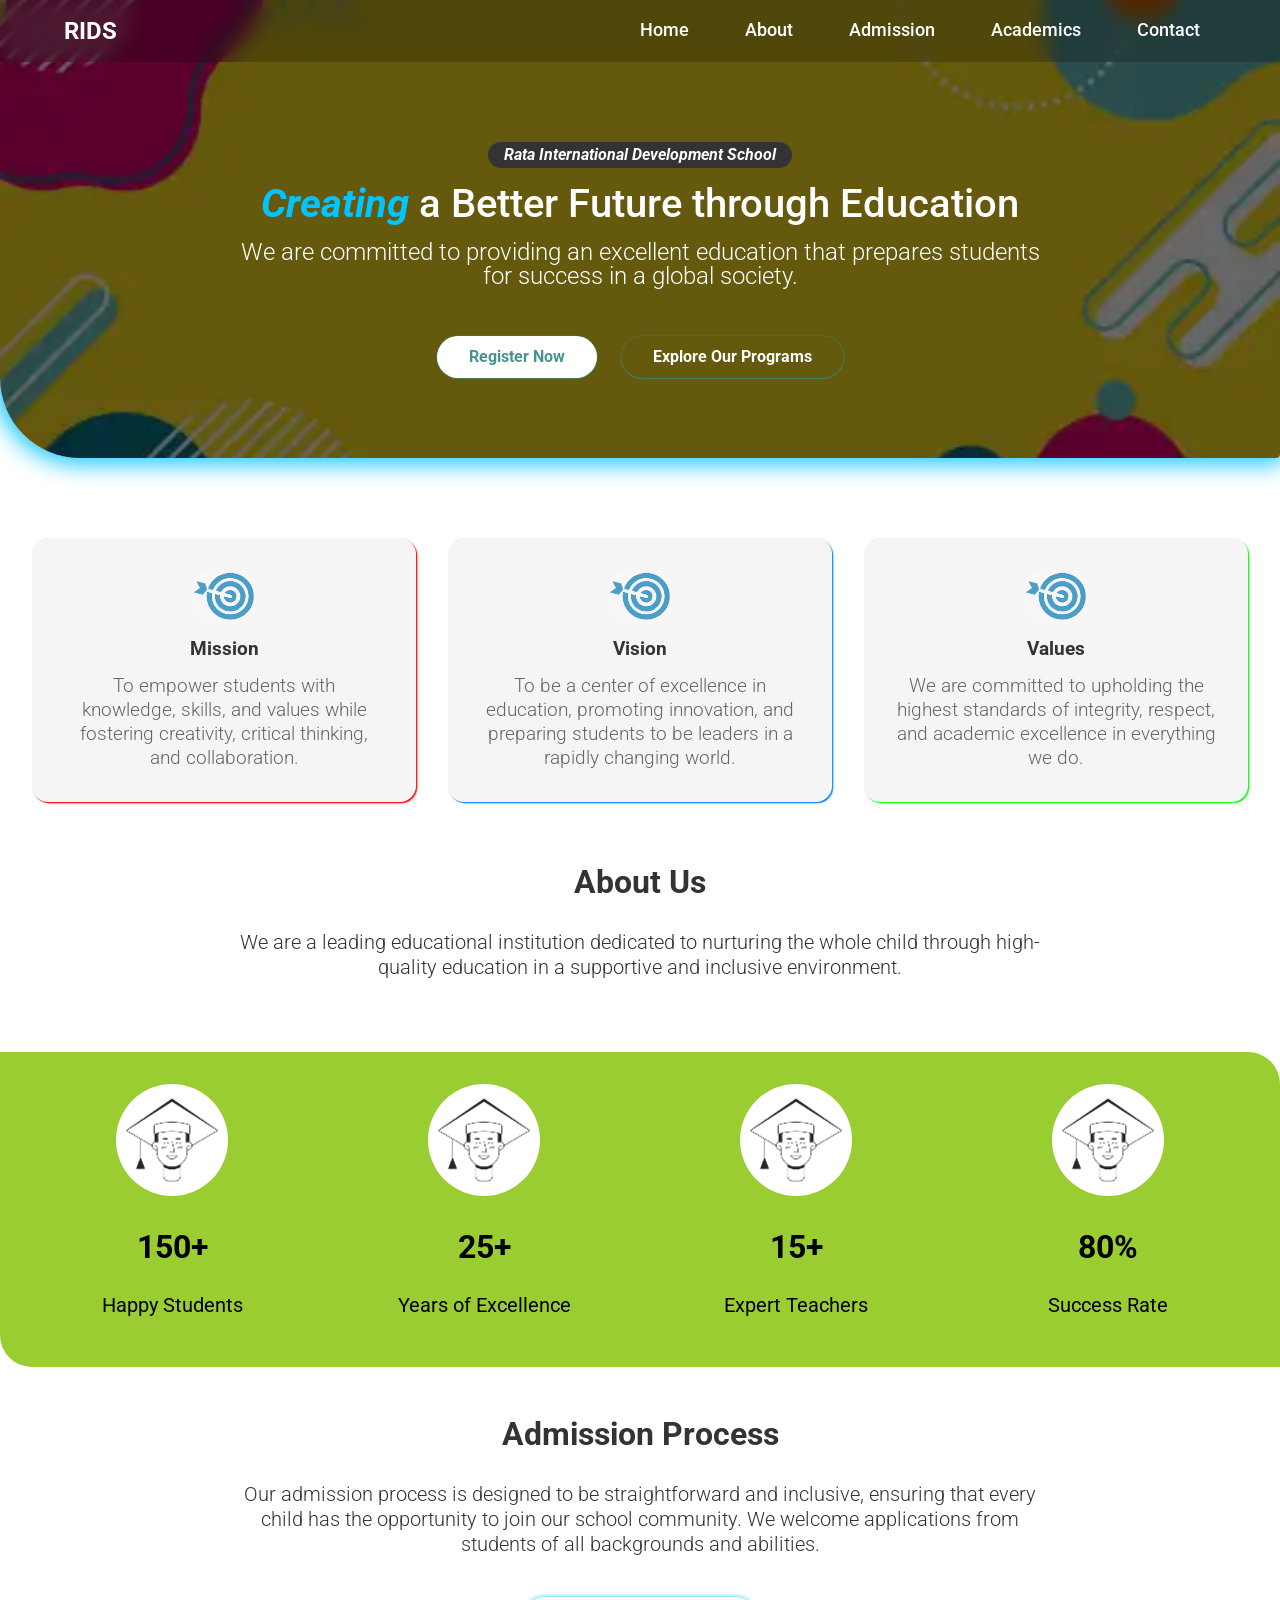
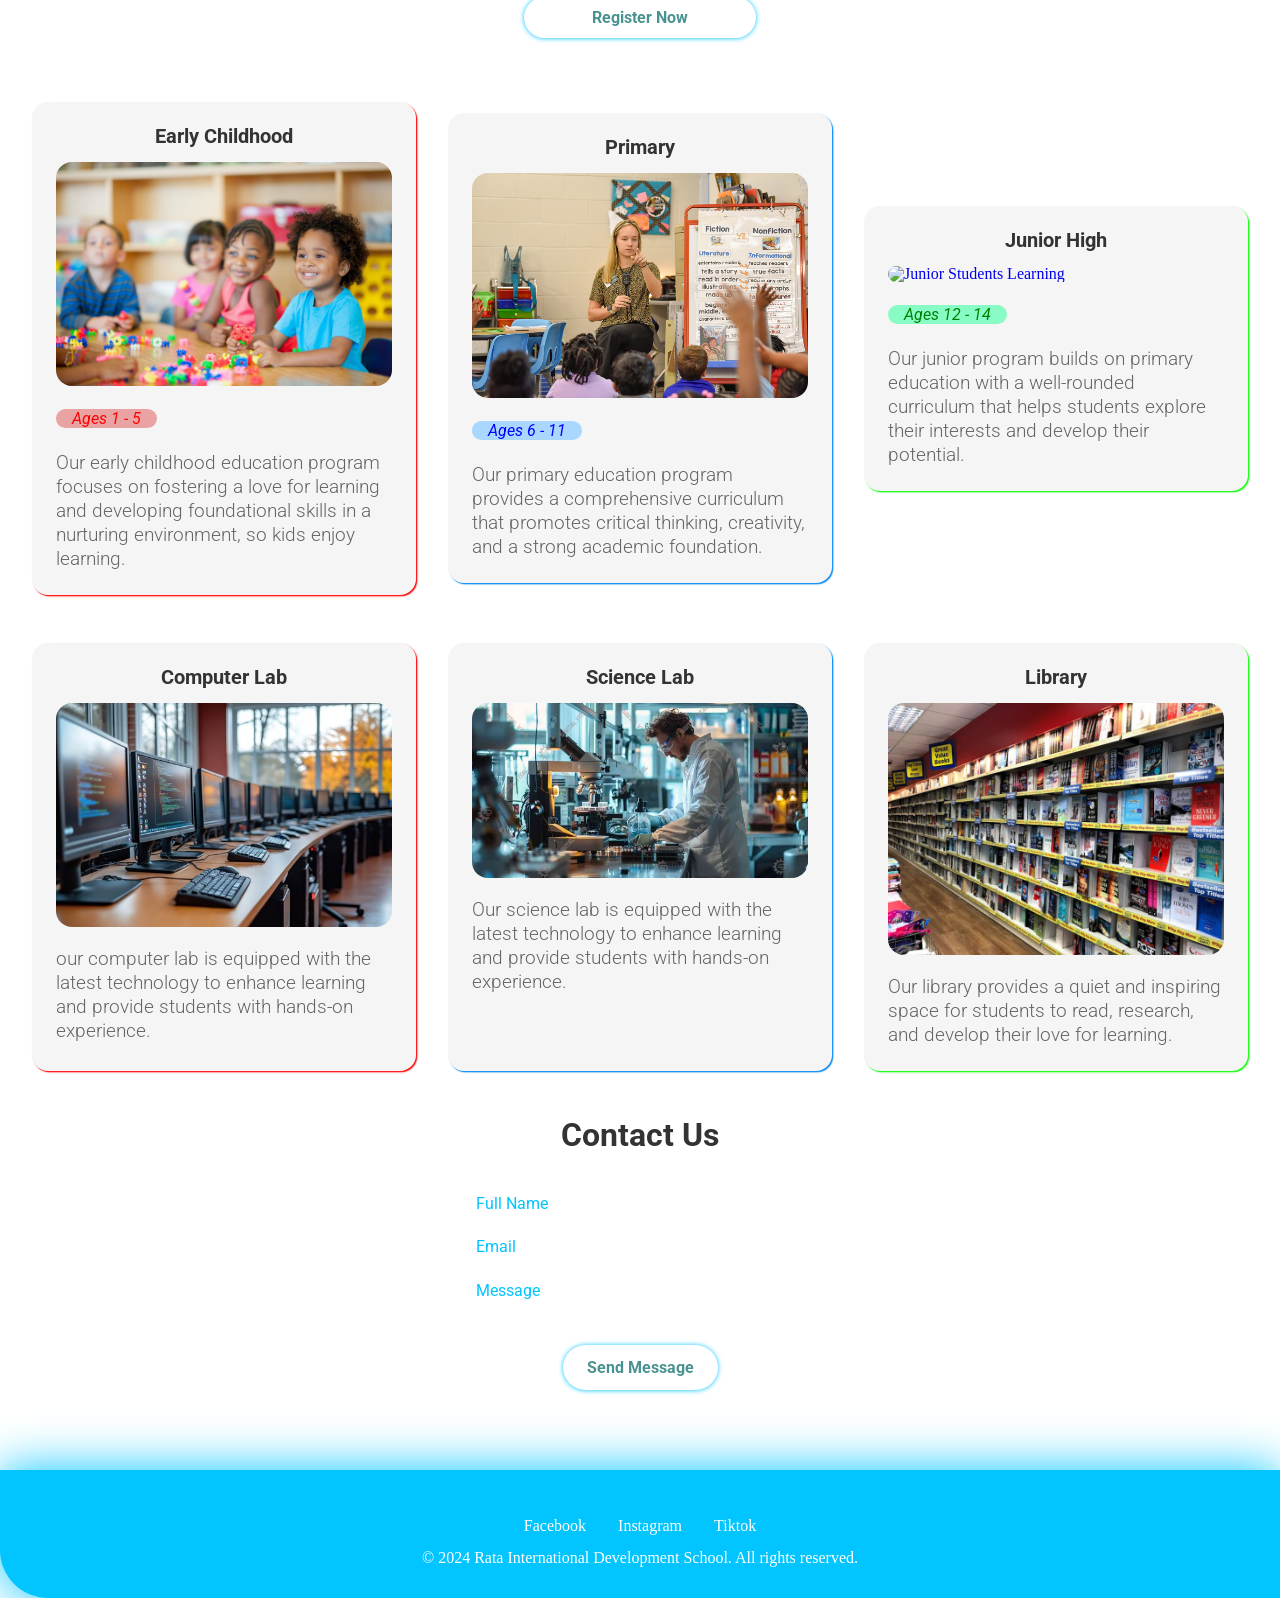
==== commit 64fce558: "UI/UX completed for the website" ====
--- a/index.html
+++ b/index.html
@@ -134,16 +134,16 @@
         <div class="programs" id="home_programs">
             <div class="program">
                 <a href="./early_childhood.html">
-                    <h4>Early Childhood Education</h4>
+                    <h4>Early Childhood</h4>
                     <img src="./images/early_childhood.jpg" alt="Early Childhood Education" loading="lazy">
                     <p class="ages earlychild-ages"><span>Ages 1 - 5</span></p>
                     <p>Our early childhood education program focuses on fostering a love for learning and developing
-                        foundational skills in a nurturing environment.</p>
+                        foundational skills in a nurturing environment, so kids enjoy learning.</p>
                 </a>
             </div>
             <div class="program">
-                <a href="#">
-                    <h4>Primary Education</h4>
+                <a href="./primaryeducation.html">
+                    <h4>Primary</h4>
                     <img src="./images/mid_level.jpg" alt="Child Learning" loading="lazy">
                     <p class="ages primary-age"><span>Ages 6 - 11</span></p>
                     <p>Our primary education program provides a comprehensive curriculum that promotes critical
@@ -152,8 +152,8 @@
                 </a>
             </div>
             <div class="program">
-                <a href="#">
-                    <h4>Junior Education</h4>
+                <a href="./junior_high.html">
+                    <h4>Junior High</h4>
                     <img src="./images/teenagers-watching-some-videos.jpg" alt="Junior Students Learning"
                         loading="lazy">
                     <p class="ages junior-age"><span>Ages 12 - 14</span></p>
--- a/app.css
+++ b/app.css
@@ -236,7 +236,7 @@
   flex-direction: column;
   align-items: center;
   gap: 1.5rem;
-  padding: 2rem 0;
+  padding: 10rem 0;
   background: rgba(77, 124, 155, 0.95);
   backdrop-filter: blur(10px);
   border-bottom-left-radius: 5rem;
@@ -777,6 +777,8 @@
 
 /* EARLY CHILDHOOD EDUCATION STYLING  */
 
+/* Early Childhood Education Background Begins */
+
 .container-ece {
   background-image: url(./images/classroom\ copy.webp);
   background-position: center;
@@ -789,6 +791,42 @@
   max-width: 100%;
   box-shadow: #02c4ff 0px 0px 25px 5px;
 }
+
+/* Early Childhood Education Background Ends */
+
+/* Primary Education Background Begins */
+
+.container-primary {
+  background-image: url(./images/prbackground.webp);
+  background-position: center;
+  background-repeat: no-repeat;
+  background-size: cover;
+  border-bottom-left-radius: 5em;
+  border-bottom-right-radius: 0.25em;
+  padding-bottom: 5rem;
+  margin: 0 auto;
+  max-width: 100%;
+  box-shadow: #02c4ff 0px 0px 25px 5px;
+}
+
+/* Primary Education Background Ends */
+
+/* Junior High Education Background Begins */
+
+.container-junior {
+  background-image: url(./images/junior_high.webp);
+  background-position: center;
+  background-repeat: no-repeat;
+  background-size: cover;
+  border-bottom-left-radius: 5em;
+  border-bottom-right-radius: 0.25em;
+  padding-bottom: 5rem;
+  margin: 0 auto;
+  max-width: 100%;
+  box-shadow: #02c4ff 0px 0px 25px 5px;
+}
+
+/* Junior High Education Background Ends */
 
 .ece_hero .ece {
   color: #fff;
@@ -1418,6 +1456,27 @@
   #ece_admission_section {
     margin-bottom: 3em;
   }
+
+  .activity_image,
+  .ece_facility_image {
+    display: flex;
+    justify-content: center;
+    align-items: center;
+  }
+
+  .activity_content {
+    flex-direction: column;
+    justify-content: center;
+    align-items: center;
+    padding-bottom: 1.5em;
+  }
+
+  .ece_facility_content {
+    flex-direction: column;
+    justify-content: center;
+    align-items: center;
+    padding-bottom: 2em;
+  }
 }
 
 /* Screen Size @ 1440px */
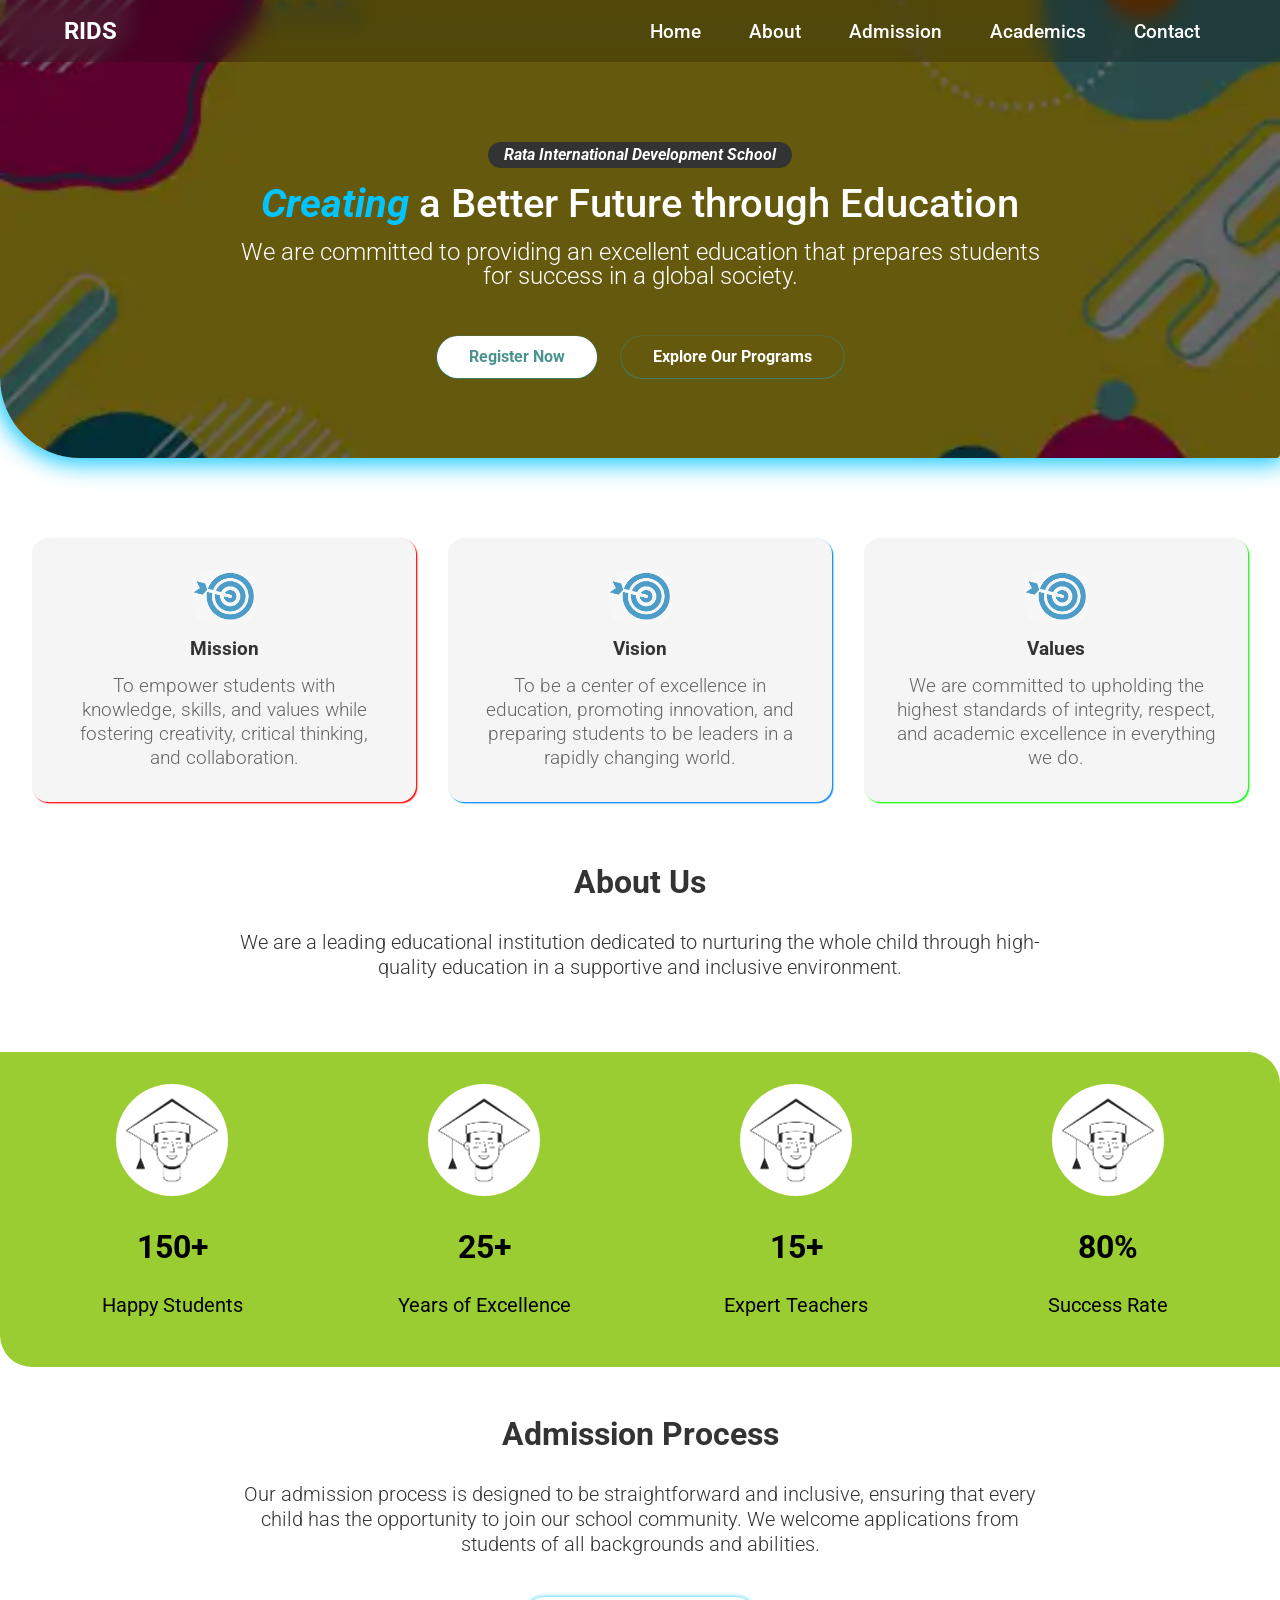
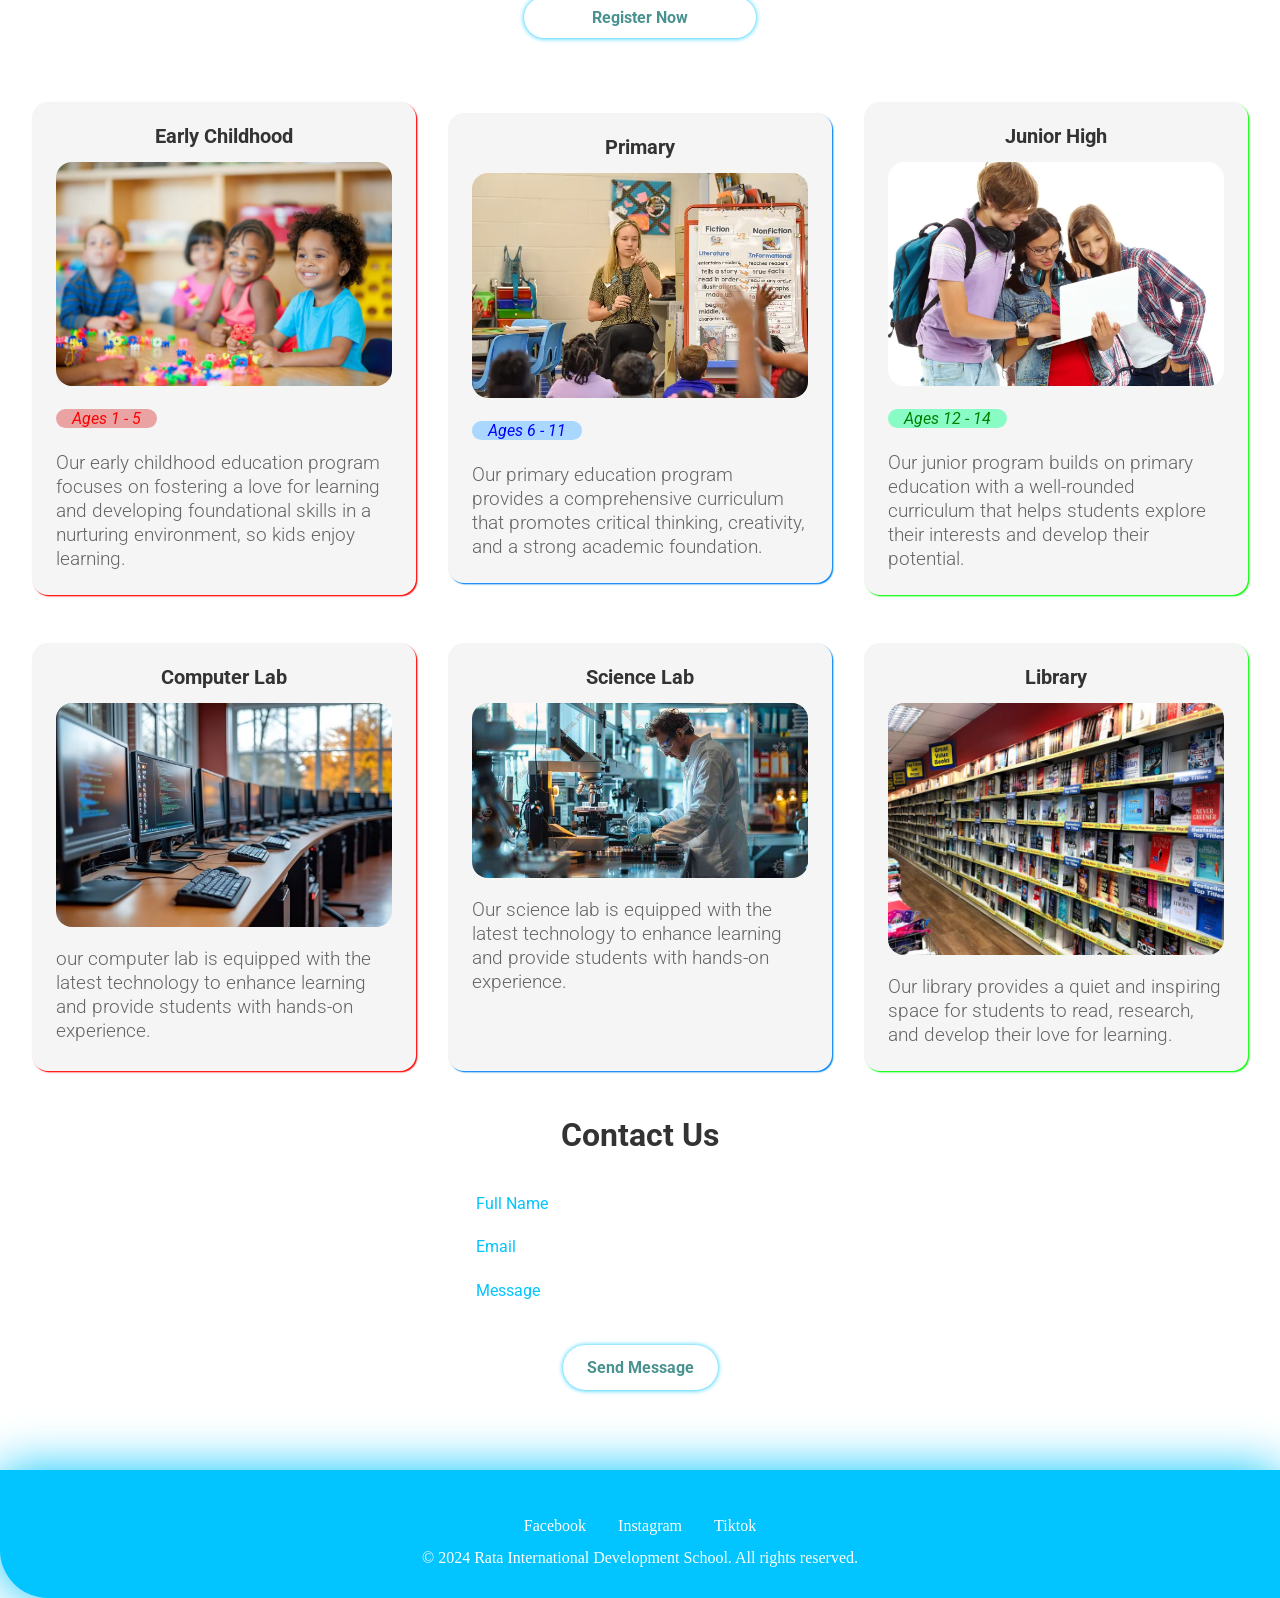
==== commit 40e6e7f1: "Feat: Fixed delay background images added a new dashboard pages" ====
--- a/index.html
+++ b/index.html
@@ -5,14 +5,11 @@
     <meta charset="UTF-8">
     <meta name="viewport" content="width=device-width, initial-scale=1.0">
     <title>Rata International Development School- Home</title>
+    <!-- Add this near the top of your <head> tag -->
+    <link rel="preload" as="image" href="images/ece_background_copy.webp" type="image/webp">
     <link rel="preconnect" href="https://fonts.googleapis.com">
     <link rel="preconnect" href="https://fonts.gstatic.com" crossorigin>
     <link href="https://fonts.googleapis.com/css2?family=Roboto:ital,wght@0,100..900;1,100..900&display=swap"
-        rel="stylesheet">
-    <link rel="preconnect" href="https://fonts.googleapis.com">
-    <link rel="preconnect" href="https://fonts.gstatic.com" crossorigin>
-    <link
-        href="https://fonts.googleapis.com/css2?family=Open+Sans:ital,wght@0,300..800;1,300..800&family=Roboto:ital,wght@0,100..900;1,100..900&display=swap"
         rel="stylesheet">
     <link rel="stylesheet" href="./app.css">
 </head>
@@ -135,7 +132,7 @@
             <div class="program">
                 <a href="./early_childhood.html">
                     <h4>Early Childhood</h4>
-                    <img src="./images/early_childhood.jpg" alt="Early Childhood Education" loading="lazy">
+                    <img src="./images/early_childhood.webp" alt="Early Childhood Education" loading="lazy">
                     <p class="ages earlychild-ages"><span>Ages 1 - 5</span></p>
                     <p>Our early childhood education program focuses on fostering a love for learning and developing
                         foundational skills in a nurturing environment, so kids enjoy learning.</p>
@@ -144,7 +141,7 @@
             <div class="program">
                 <a href="./primaryeducation.html">
                     <h4>Primary</h4>
-                    <img src="./images/mid_level.jpg" alt="Child Learning" loading="lazy">
+                    <img src="./images/mid_level.webp" alt="Child Learning" loading="lazy">
                     <p class="ages primary-age"><span>Ages 6 - 11</span></p>
                     <p>Our primary education program provides a comprehensive curriculum that promotes critical
                         thinking,
@@ -154,7 +151,7 @@
             <div class="program">
                 <a href="./junior_high.html">
                     <h4>Junior High</h4>
-                    <img src="./images/teenagers-watching-some-videos.jpg" alt="Junior Students Learning"
+                    <img src="./images/teenagers-watching-some-videos.webp" alt="Junior Students Learning"
                         loading="lazy">
                     <p class="ages junior-age"><span>Ages 12 - 14</span></p>
                     <p>Our junior program builds on primary education with a well-rounded curriculum that helps
@@ -178,7 +175,7 @@
             </div>
             <div class="facility">
                 <h4>Science Lab</h4>
-                <img src="./images/science-lab.webp" alt="Science Lab" loading="lazy">
+                <img src="./images/science-lab.jpg" alt="Science Lab" loading="lazy">
                 <p>Our science lab is equipped with the latest technology to enhance learning and provide students with
                     hands-on experience.</p>
             </div>
--- a/app.css
+++ b/app.css
@@ -142,7 +142,7 @@
 }
 
 .container {
-  background-image: url(./images/ece_background\ copy.webp);
+  background-image: url(./images/ece_background_copy.webp);
   background-position: center;
   background-size: cover;
   background-repeat: no-repeat;
@@ -235,8 +235,9 @@
   display: none;
   flex-direction: column;
   align-items: center;
-  gap: 1.5rem;
+  gap: 2rem;
   padding: 10rem 0;
+  padding-bottom: 20rem;
   background: rgba(77, 124, 155, 0.95);
   backdrop-filter: blur(10px);
   border-bottom-left-radius: 5rem;
@@ -780,7 +781,7 @@
 /* Early Childhood Education Background Begins */
 
 .container-ece {
-  background-image: url(./images/classroom\ copy.webp);
+  background-image: url(./images/classroom_copy.webp);
   background-position: center;
   background-repeat: no-repeat;
   background-size: cover;
@@ -1078,7 +1079,7 @@
 /* /////// Tablet Display ////// */
 
 @media (min-width: 768px) {
-  .navbar {
+  /* .navbar {
     padding: 1.2rem 0;
   }
 
@@ -1092,7 +1093,7 @@
     display: flex;
     flex-direction: row;
     align-items: center;
-    gap: 1.5rem;
+    gap: 1rem;
     padding: 0;
     background: transparent;
     backdrop-filter: none;
@@ -1102,6 +1103,114 @@
     padding: 0.5rem 1rem;
     border-radius: 2rem;
     transition: all 0.3s ease-in-out;
+    font-size: 1.2rem;
+  } */
+
+  /* =========================
+   NAVBAR — MOBILE FIRST
+========================= */
+
+  .navbar {
+    width: 100%;
+    position: sticky;
+    top: 0;
+    z-index: 999;
+    padding: 1rem 0;
+    backdrop-filter: blur(10px);
+    background: rgba(0, 0, 0, 0.2);
+  }
+
+  .navbar-container {
+    width: min(90%, 1600px);
+    margin: 0 auto;
+
+    display: flex;
+    justify-content: space-between;
+    align-items: center;
+  }
+
+  /* Logo */
+
+  .navbar-logo {
+    font-family: "Roboto", sans-serif;
+    font-size: 1.5rem;
+    font-weight: 700;
+    color: #fff;
+    text-decoration: none;
+  }
+
+  /* Hamburger Button */
+
+  .navbar-toggle {
+    display: flex;
+    flex-direction: column;
+    justify-content: center;
+    gap: 5px;
+
+    background: transparent;
+    border: none;
+    outline: none;
+    cursor: pointer;
+  }
+
+  /* Hamburger Bars */
+
+  .bar {
+    width: 25px;
+    height: 3px;
+    background-color: #fff;
+    border-radius: 10px;
+    transition: all 0.3s ease-in-out;
+  }
+
+  /* Hamburger Animation */
+
+  .navbar-toggle.active .bar:nth-child(1) {
+    transform: translateY(8px) rotate(45deg);
+  }
+
+  .navbar-toggle.active .bar:nth-child(2) {
+    opacity: 0;
+  }
+
+  .navbar-toggle.active .bar:nth-child(3) {
+    transform: translateY(-8px) rotate(-45deg);
+  }
+
+  /* Mobile Menu */
+
+  .navbar-menu {
+    position: absolute;
+    top: 100%;
+    left: 0;
+    width: 100%;
+    display: none;
+    flex-direction: column;
+    align-items: center;
+    gap: 2rem;
+    padding: 10rem 0;
+    padding-bottom: 20rem;
+    background: rgba(77, 124, 155, 0.95);
+    backdrop-filter: blur(10px);
+    border-bottom-left-radius: 5rem;
+    transition: all 0.3s ease-in-out;
+  }
+
+  /* Show Menu */
+
+  .navbar-menu.active {
+    display: flex;
+  }
+
+  /* Nav Links */
+
+  .navbar-menu li a {
+    font-family: "Roboto", sans-serif;
+    text-decoration: none;
+    color: #fff;
+    font-size: 1.1rem;
+    font-weight: 500;
+    transition: all 0.7s ease-in-out;
   }
 
   .home_hero_content h1 {
@@ -1265,6 +1374,33 @@
 /* //////// Desktop Display \\\\\\\\\ */
 
 @media (min-width: 1024px) {
+  .navbar {
+    padding: 1.2rem 0;
+  }
+
+  .navbar-toggle {
+    display: none;
+  }
+
+  .navbar-menu {
+    position: static;
+    width: auto;
+    display: flex;
+    flex-direction: row;
+    align-items: center;
+    gap: 1rem;
+    padding: 0;
+    background: transparent;
+    backdrop-filter: none;
+  }
+
+  .navbar-menu li a {
+    padding: 0.5rem 1rem;
+    border-radius: 2rem;
+    transition: all 0.3s ease-in-out;
+    font-size: 1.2rem;
+  }
+
   .home_hero_content h1 {
     max-width: 1600px;
     font-size: 2.5rem;
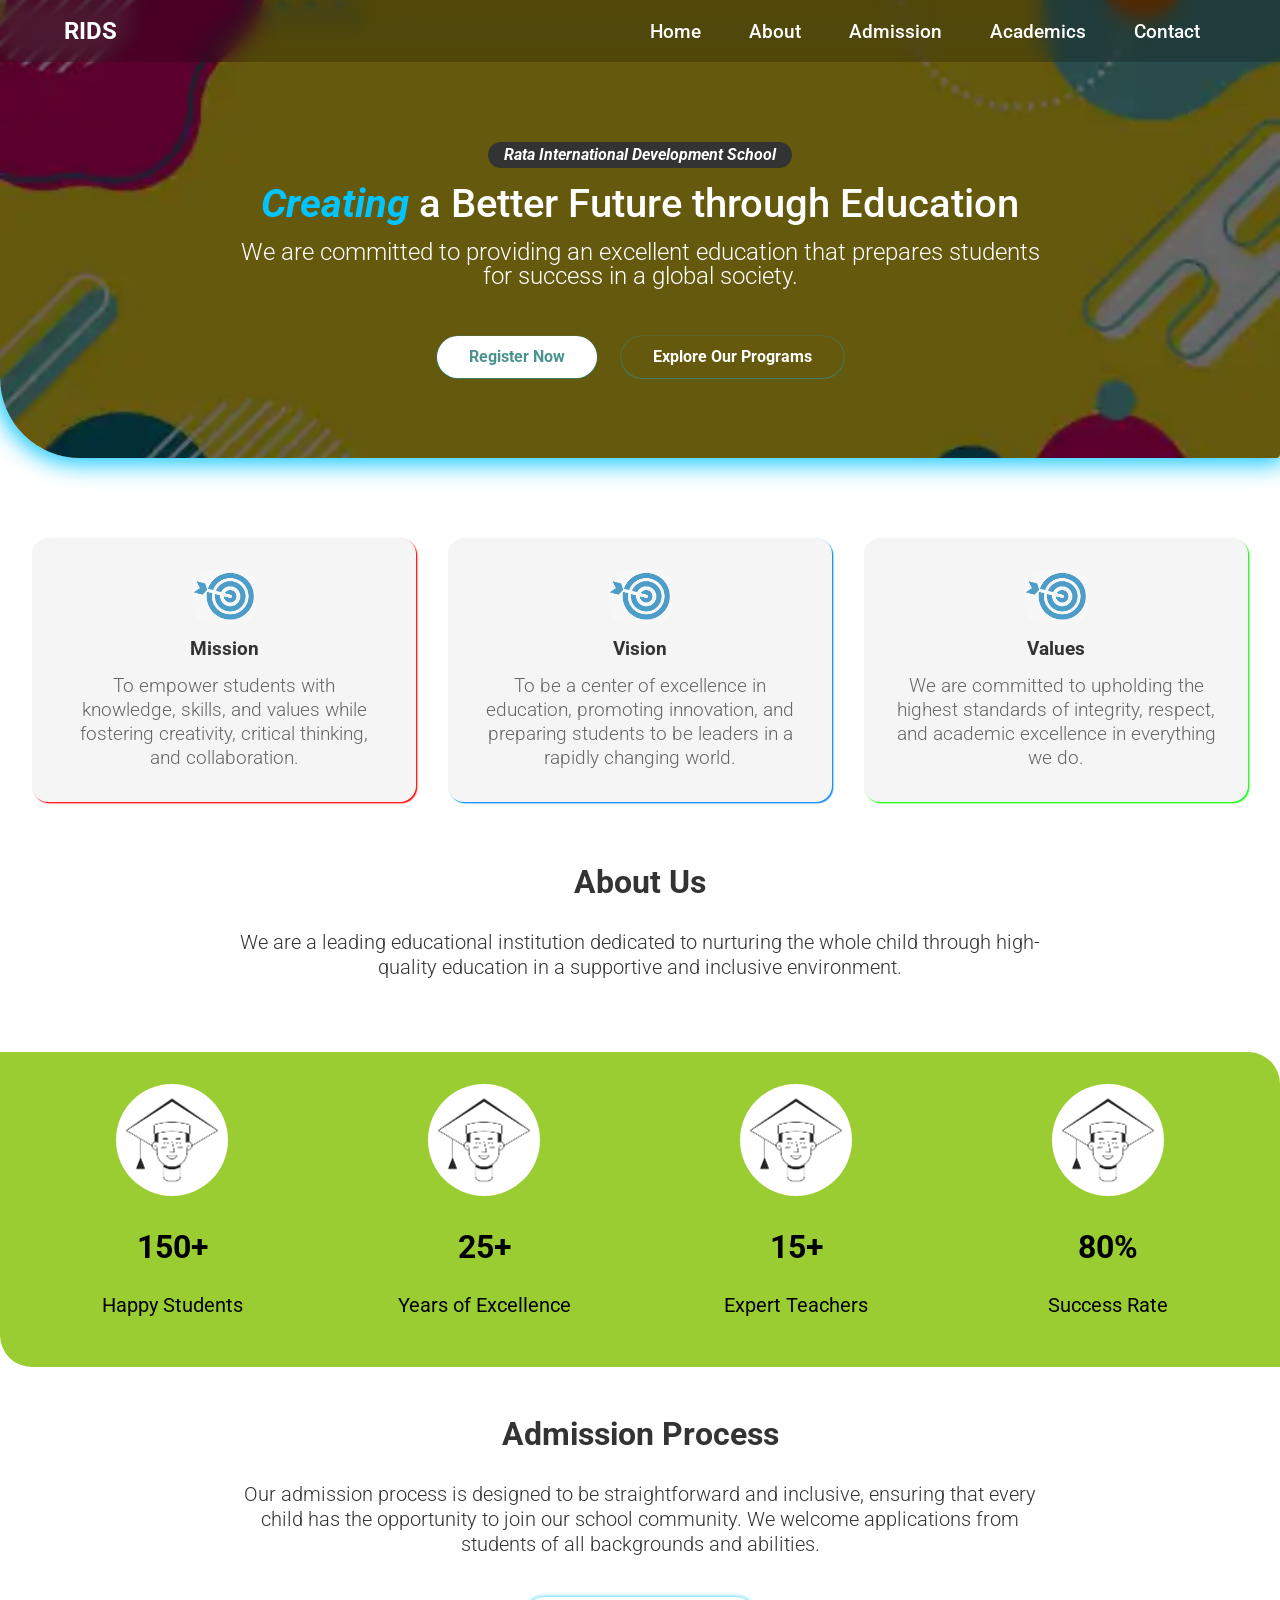
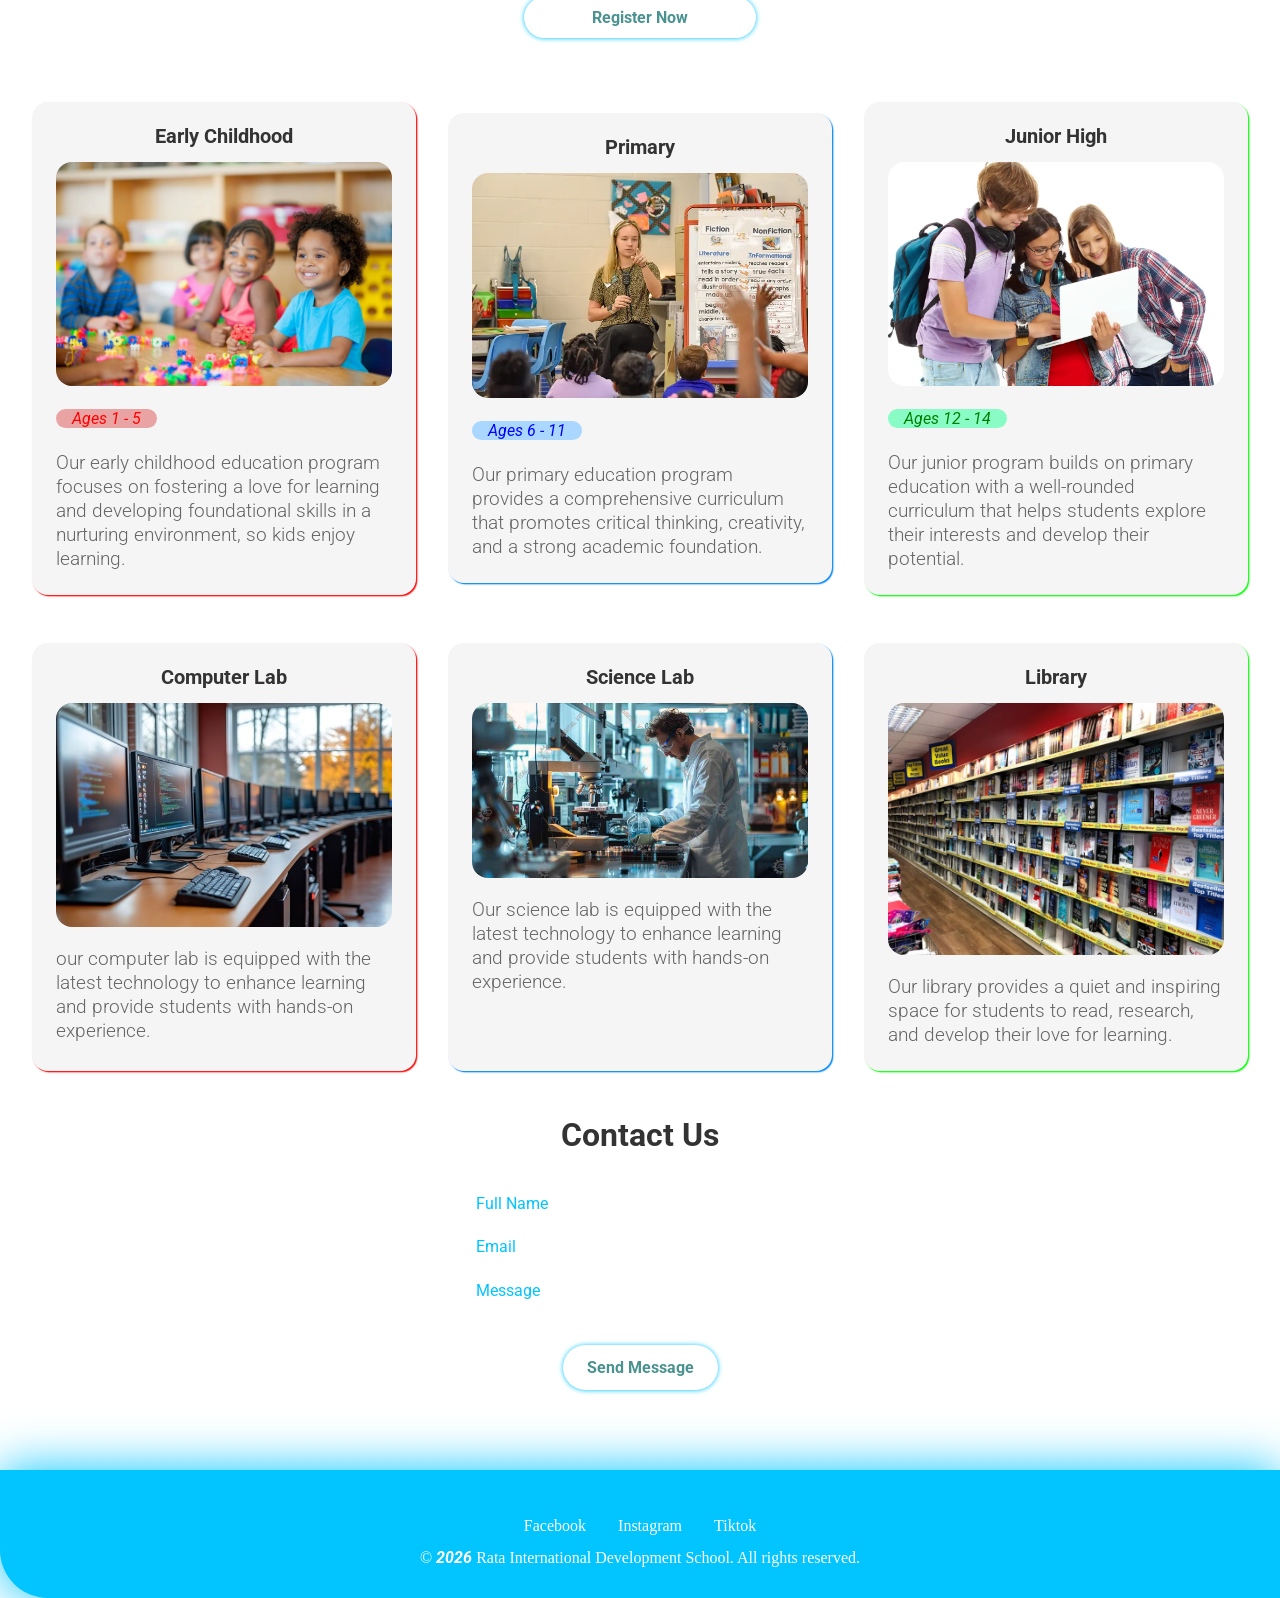
==== commit 1041a90a: "Feat: form validation" ====
--- a/index.html
+++ b/index.html
@@ -226,7 +226,7 @@
                 <li><a href="https://www.tiktok.com/" target="_blank">Tiktok</a></li>
             </ul>
         </div>
-        <p>&copy; 2024 Rata International Development School. All rights reserved.</p>
+        <p>&copy; <span id="copyrightYear"></span> Rata International Development School. All rights reserved.</p>
     </footer>
     </main>
     <script src="index.js"></script>
--- a/app.css
+++ b/app.css
@@ -1076,6 +1076,12 @@
   font-weight: bold;
 }
 
+/* Style the dynamic year specifically if needed */
+#copyrightYear {
+  font-weight: bold;
+  color: white;
+}
+
 /* /////// Tablet Display ////// */
 
 @media (min-width: 768px) {
